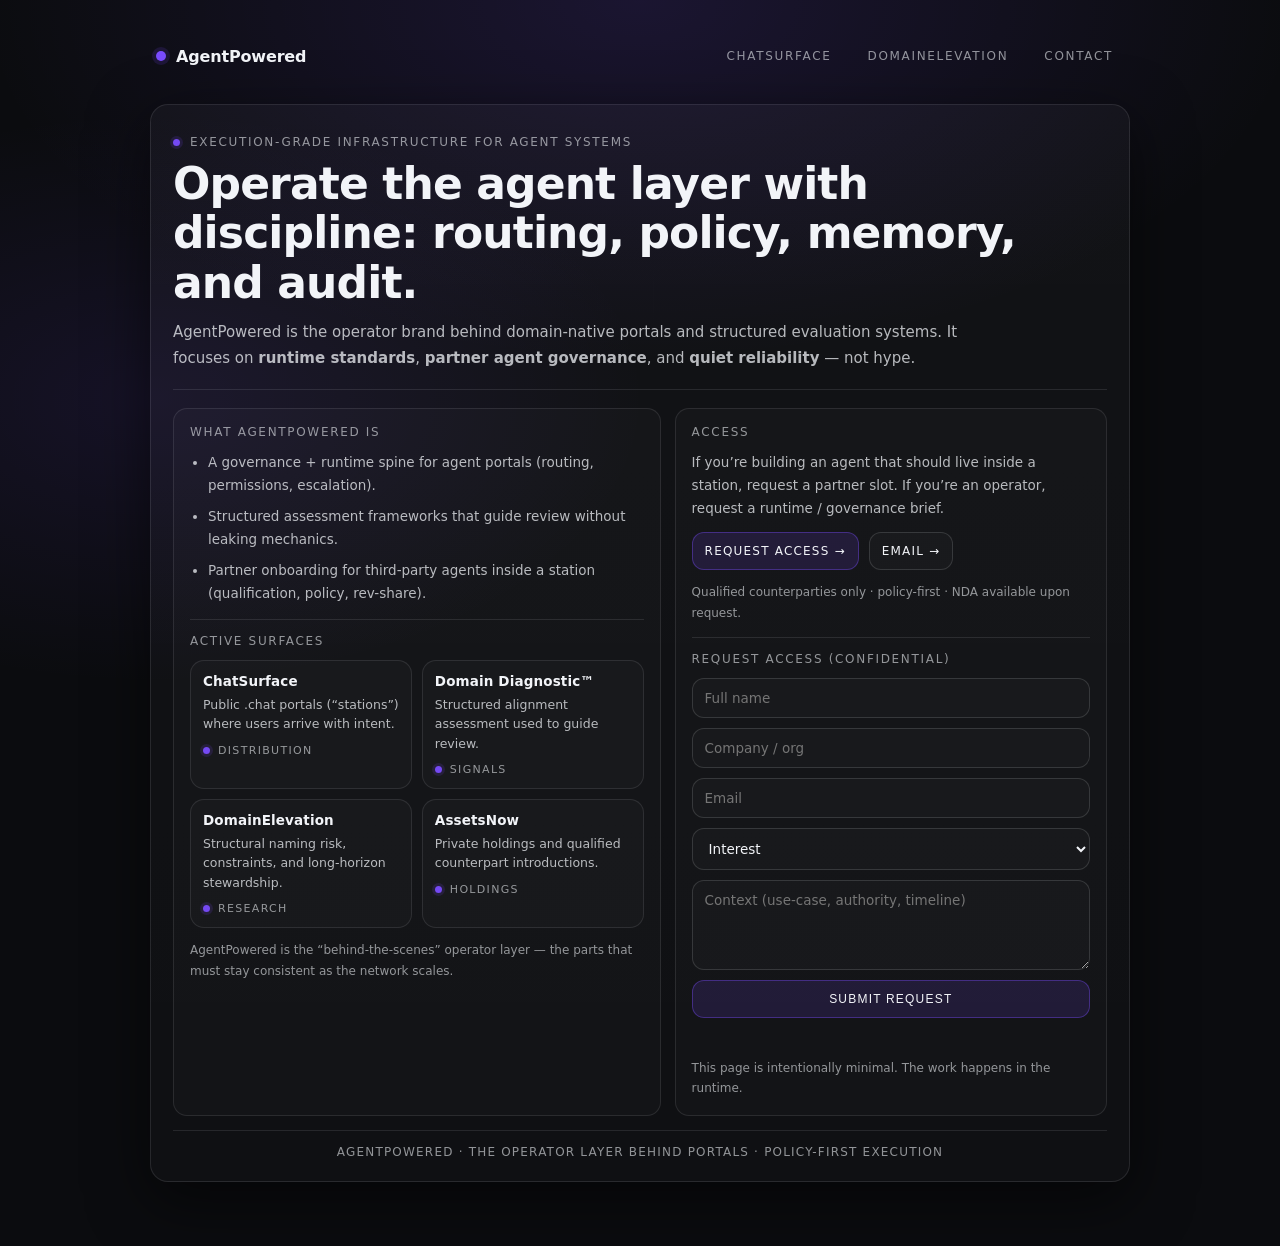
==== index.html @ 428183b9 "Create index.html" ====
<!doctype html>
<html lang="en">
<head>
  <meta charset="utf-8" />
  <meta name="viewport" content="width=device-width,initial-scale=1" />
  <title>AgentPowered — Execution-grade infrastructure for agent systems</title>
  <meta name="description" content="AgentPowered is an execution-grade brand layer behind domain-native agent portals and diagnostic systems." />
  <meta name="robots" content="index,follow" />
  <link rel="canonical" href="https://agentpowered.com/" />

  <!-- Open Graph -->
  <meta property="og:type" content="website" />
  <meta property="og:title" content="AgentPowered" />
  <meta property="og:description" content="Execution-grade infrastructure for agent systems." />
  <meta property="og:url" content="https://agentpowered.com/" />
  <meta property="og:image" content="https://agentpowered.com/og.png" />
  <meta name="twitter:card" content="summary_large_image" />

  <link rel="icon" href="/favicon.ico" sizes="any" />
  <link rel="icon" href="/favicon.svg" type="image/svg+xml" />
  <link rel="apple-touch-icon" href="/apple-touch-icon.png" />

  <style>
    :root{
      /* AgentPowered — Color Tokens v1.0 (locked) */
      --ap-bg:#0B0C0F;
      --ap-panel:#10131A;
      --ap-panel-2:#0E1117;

      --ap-ink:#F2F4F8;
      --ap-muted:rgba(242,244,248,.74);
      --ap-muted2:rgba(242,244,248,.58);

      --ap-line:rgba(242,244,248,.10);
      --ap-line-strong:rgba(242,244,248,.16);

      --ap-accent:#7A4CFF;
      --ap-accent-soft:rgba(122,76,255,.14);
      --ap-accent-glow:rgba(122,76,255,.22);

      --ap-shadow:0 18px 60px rgba(0,0,0,.55);

      --radius:18px;
      --radiusSm:14px;
      --max:980px;

      --sans: ui-sans-serif, system-ui, -apple-system, Segoe UI, Roboto, Helvetica, Arial;
      --track:.14em;
    }

    *{ box-sizing:border-box; margin:0; padding:0; }
    html, body{ width:100%; overflow-x:hidden; }
    body{
      background:
        radial-gradient(1100px 600px at 50% 0%, var(--ap-accent-soft), transparent 60%),
        radial-gradient(900px 520px at 12% 32%, rgba(122,76,255,.10), transparent 55%),
        var(--ap-bg);
      color: var(--ap-ink);
      font-family: var(--sans);
      -webkit-font-smoothing: antialiased;
      -moz-osx-font-smoothing: grayscale;
      text-rendering: optimizeLegibility;
      padding: 28px 20px 64px;
    }

    a{ color:inherit; text-decoration:none; }
    a:hover{ opacity:.92; }

    .wrap{ max-width: var(--max); margin: 0 auto; }

    header{
      display:flex;
      align-items:center;
      justify-content:space-between;
      gap:16px;
      padding: 10px 6px 18px;
    }

    .brand{
      display:flex;
      align-items:baseline;
      gap:10px;
      letter-spacing:-0.01em;
      font-weight:650;
      white-space:nowrap;
    }

    .sig{
      width:10px; height:10px; border-radius:999px;
      background: var(--ap-accent);
      box-shadow: 0 0 0 4px var(--ap-accent-soft);
      transform: translateY(-1px);
    }

    nav{
      display:flex;
      gap:14px;
      flex-wrap:wrap;
      justify-content:flex-end;
    }

    .navlink{
      font-size:12px;
      letter-spacing: var(--track);
      text-transform: uppercase;
      color: var(--ap-muted2);
      padding: 10px 10px;
      border-radius: 999px;
      border: 1px solid transparent;
    }
    .navlink:hover{ border-color: var(--ap-line); color: var(--ap-muted); }

    .hero{
      margin-top: 12px;
      background: linear-gradient(180deg, rgba(255,255,255,.03), rgba(255,255,255,.02));
      border: 1px solid var(--ap-line);
      border-radius: var(--radius);
      box-shadow: var(--ap-shadow);
      padding: 30px 22px 22px;
      position:relative;
      overflow:hidden;
    }

    /* subtle “execution grid” */
    .hero::after{
      content:"";
      position:absolute;
      inset:-2px;
      pointer-events:none;
      background:
        linear-gradient(to right, rgba(242,244,248,.05) 1px, transparent 1px),
        linear-gradient(to bottom, rgba(242,244,248,.04) 1px, transparent 1px);
      background-size: 56px 56px;
      opacity:.10;
      mask-image: radial-gradient(closest-side at 50% 18%, black 0%, transparent 70%);
    }

    .kicker{
      font-size:12px;
      letter-spacing: var(--track);
      text-transform: uppercase;
      color: var(--ap-muted2);
      margin-bottom: 10px;
      display:flex;
      align-items:center;
      gap:10px;
      flex-wrap:wrap;
      position:relative;
      z-index:1;
    }

    .kdot{
      width:7px; height:7px; border-radius:999px;
      background: rgba(122,76,255,.95);
      box-shadow: 0 0 0 3px var(--ap-accent-soft);
    }

    h1{
      font-size: clamp(28px, 4.2vw, 44px);
      line-height: 1.12;
      letter-spacing: -0.02em;
      margin-bottom: 12px;
      max-width: 34ch;
      position:relative;
      z-index:1;
    }

    .lede{
      color: var(--ap-muted);
      line-height: 1.75;
      font-size: 15px;
      max-width: 86ch;
      position:relative;
      z-index:1;
    }

    .rail{
      margin-top: 18px;
      border-top: 1px solid var(--ap-line);
      padding-top: 18px;
      display:grid;
      grid-template-columns: 1.06fr .94fr;
      gap: 14px;
      position:relative;
      z-index:1;
    }

    .panel{
      border: 1px solid rgba(242,244,248,.10);
      border-radius: var(--radiusSm);
      background: rgba(255,255,255,.02);
      padding: 16px;
    }

    .panelTitle{
      font-size:12px;
      letter-spacing: var(--track);
      text-transform: uppercase;
      color: var(--ap-muted2);
      margin-bottom: 12px;
    }

    .bullets{
      margin: 0;
      padding-left: 18px;
      color: var(--ap-muted);
      font-size: 13.5px;
      line-height: 1.7;
    }
    .bullets li{ margin-bottom: 8px; }
    .bullets li:last-child{ margin-bottom: 0; }

    .tiles{
      display:grid;
      grid-template-columns: repeat(2, minmax(0, 1fr));
      gap: 10px;
    }

    .tile{
      border: 1px solid rgba(242,244,248,.10);
      border-radius: 14px;
      padding: 12px 12px 11px;
      background: rgba(255,255,255,.02);
      min-height: 84px;
    }
    .tile:hover{ border-color: rgba(122,76,255,.28); }

    .tileName{
      font-weight: 650;
      letter-spacing: .01em;
      font-size: 13.5px;
      margin-bottom: 6px;
    }

    .tileMeta{
      font-size: 12.5px;
      line-height: 1.55;
      color: var(--ap-muted);
    }

    .badge{
      margin-top: 10px;
      display:inline-flex;
      align-items:center;
      gap:8px;
      font-size:11px;
      letter-spacing: .12em;
      text-transform: uppercase;
      color: var(--ap-muted2);
    }
    .badgeDot{
      width:7px; height:7px; border-radius:999px;
      background: rgba(122,76,255,.95);
      box-shadow: 0 0 0 3px var(--ap-accent-soft);
    }

    .side p{
      color: var(--ap-muted);
      font-size: 13.5px;
      line-height: 1.7;
      margin-bottom: 10px;
    }

    .ctaRow{
      display:flex;
      gap:10px;
      flex-wrap:wrap;
      margin-top: 12px;
    }

    .btn{
      display:inline-flex;
      align-items:center;
      justify-content:center;
      gap:8px;
      padding: 11px 12px;
      border-radius: 12px;
      border: 1px solid rgba(242,244,248,.14);
      background: rgba(255,255,255,.02);
      color: var(--ap-ink);
      font-size: 12px;
      letter-spacing: .10em;
      text-transform: uppercase;
      white-space:nowrap;
      cursor:pointer;
    }
    .btn:hover{ border-color: rgba(122,76,255,.35); }
    .btn.primary{
      border-color: rgba(122,76,255,.38);
      background: var(--ap-accent-soft);
    }

    /* Intake */
    .intake{
      display:grid;
      gap:10px;
      margin-top: 10px;
    }
    .intake input, .intake textarea, .intake select{
      width:100%;
      border-radius: 12px;
      border: 1px solid rgba(242,244,248,.14);
      background: rgba(255,255,255,.02);
      color: var(--ap-ink);
      padding: 11px 12px;
      font: inherit;
      font-size: 13.5px;
      outline: none;
    }
    .intake textarea{ min-height: 90px; resize: vertical; }
    .intake input:focus,
    .intake textarea:focus,
    .intake select:focus{
      border-color: rgba(122,76,255,.45);
      box-shadow: 0 0 0 3px var(--ap-accent-soft);
    }

    .fineprint{
      margin-top: 12px;
      color: var(--ap-muted2);
      font-size: 12px;
      line-height: 1.7;
      max-width: 90ch;
    }

    .divider{
      height:1px;
      background: var(--ap-line);
      margin: 14px 0;
    }

    .status{
      color: var(--ap-muted2);
      font-size: 12px;
      line-height: 1.6;
      min-height: 18px;
    }

    footer{
      margin-top: 14px;
      text-align:center;
      color: var(--ap-muted2);
      font-size: 12px;
      letter-spacing: .10em;
      text-transform: uppercase;
      padding: 14px 0 0;
      border-top: 1px solid rgba(242,244,248,.10);
    }

    @media (max-width: 860px){
      .rail{ grid-template-columns: 1fr; }
      .tiles{ grid-template-columns: 1fr; }
    }
    @media (max-width: 520px){
      body{ padding: 22px 16px 54px; }
      .hero{ padding: 26px 18px 18px; }
    }
  </style>
</head>

<body>
  <div class="wrap">
    <header>
      <a class="brand" href="/" aria-label="AgentPowered home">
        <span class="sig" aria-hidden="true"></span>
        <span>AgentPowered</span>
      </a>

      <nav aria-label="AgentPowered navigation">
        <!-- Keep minimal; one-screen site -->
        <a class="navlink" href="https://chatsurface.com/" rel="noopener">ChatSurface</a>
        <a class="navlink" href="https://domainelevation.com/" rel="noopener">DomainElevation</a>
        <a class="navlink" href="mailto:contact@assetsnow.com">Contact</a>
      </nav>
    </header>

    <main class="hero" role="main">
      <div class="kicker">
        <span class="kdot" aria-hidden="true"></span>
        <span>Execution-grade infrastructure for agent systems</span>
      </div>

      <h1>Operate the agent layer with discipline: routing, policy, memory, and audit.</h1>

      <p class="lede">
        AgentPowered is the operator brand behind domain-native portals and structured evaluation systems.
        It focuses on <strong>runtime standards</strong>, <strong>partner agent governance</strong>, and <strong>quiet reliability</strong> — not hype.
      </p>

      <div class="rail" aria-label="Panels">
        <!-- LEFT -->
        <section class="panel" aria-label="What we do">
          <div class="panelTitle">What AgentPowered is</div>
          <ul class="bullets">
            <li>A governance + runtime spine for agent portals (routing, permissions, escalation).</li>
            <li>Structured assessment frameworks that guide review without leaking mechanics.</li>
            <li>Partner onboarding for third-party agents inside a station (qualification, policy, rev-share).</li>
          </ul>

          <div class="divider" role="separator" aria-hidden="true"></div>

          <div class="panelTitle">Active surfaces</div>
          <div class="tiles" aria-label="Portfolio tiles">
            <a class="tile" href="https://chatsurface.com/" rel="noopener" aria-label="ChatSurface">
              <div class="tileName">ChatSurface</div>
              <div class="tileMeta">Public .chat portals (“stations”) where users arrive with intent.</div>
              <div class="badge"><span class="badgeDot" aria-hidden="true"></span>Distribution</div>
            </a>

            <a class="tile" href="https://domainelevation.com/diagnostic/" rel="noopener" aria-label="Domain Diagnostic">
              <div class="tileName">Domain Diagnostic™</div>
              <div class="tileMeta">Structured alignment assessment used to guide review.</div>
              <div class="badge"><span class="badgeDot" aria-hidden="true"></span>Signals</div>
            </a>

            <a class="tile" href="https://domainelevation.com/" rel="noopener" aria-label="DomainElevation">
              <div class="tileName">DomainElevation</div>
              <div class="tileMeta">Structural naming risk, constraints, and long-horizon stewardship.</div>
              <div class="badge"><span class="badgeDot" aria-hidden="true"></span>Research</div>
            </a>

            <a class="tile" href="mailto:contact@assetsnow.com" aria-label="AssetsNow">
              <div class="tileName">AssetsNow</div>
              <div class="tileMeta">Private holdings and qualified counterpart introductions.</div>
              <div class="badge"><span class="badgeDot" aria-hidden="true"></span>Holdings</div>
            </a>
          </div>

          <div class="fineprint">
            AgentPowered is the “behind-the-scenes” operator layer — the parts that must stay consistent as the network scales.
          </div>
        </section>

        <!-- RIGHT -->
        <aside class="panel side" aria-label="Contact and access">
          <div class="panelTitle">Access</div>

          <p>
            If you’re building an agent that should live inside a station, request a partner slot.
            If you’re an operator, request a runtime / governance brief.
          </p>

          <div class="ctaRow" aria-label="Primary actions">
            <a class="btn primary" href="#request">Request access →</a>
            <a class="btn" href="mailto:contact@assetsnow.com">Email →</a>
          </div>

          <div class="fineprint">
            Qualified counterparties only · policy-first · NDA available upon request.
          </div>

          <div class="divider" role="separator" aria-hidden="true"></div>

          <div class="panelTitle" id="request">Request access (confidential)</div>

          <!-- Formspree: replace YOUR_FORM_ID + thanks URL -->
          <form id="ap-form" class="intake" method="POST" action="https://formspree.io/f/YOUR_FORM_ID">
            <input name="name" required placeholder="Full name" autocomplete="name" />
            <input name="company" placeholder="Company / org" autocomplete="organization" />
            <input name="email" type="email" required placeholder="Email" autocomplete="email" />
            <select name="interest" required>
              <option value="" disabled selected>Interest</option>
              <option>Partner agent inside a station</option>
              <option>Operate a station / portal</option>
              <option>Governance / runtime brief</option>
              <option>Other</option>
            </select>
            <textarea name="message" required placeholder="Context (use-case, authority, timeline)"></textarea>

            <!-- Tracking -->
            <input type="hidden" name="landing_url" />
            <input type="hidden" name="referrer" />
            <input type="hidden" name="user_agent" />
            <input type="hidden" name="timezone" />
            <input type="hidden" name="language" />

            <input type="hidden" name="_subject" value="AgentPowered — Access Request" />
            <input type="text" name="_gotcha" style="display:none" />

            <button class="btn primary" type="submit">Submit request</button>
            <div class="status" id="status" aria-live="polite"></div>
          </form>

          <div class="fineprint">
            This page is intentionally minimal. The work happens in the runtime.
          </div>
        </aside>
      </div>

      <footer>
        AgentPowered · the operator layer behind portals · policy-first execution
      </footer>
    </main>
  </div>

  <script>
    (function(){
      const form = document.getElementById("ap-form");
      const status = document.getElementById("status");
      if (!form) return;

      // Fill tracking fields
      const setVal = (name, value) => {
        const el = form.querySelector(`[name="${name}"]`);
        if (el) el.value = value || "";
      };

      setVal("landing_url", location.href);
      setVal("referrer", document.referrer || "");
      setVal("user_agent", navigator.userAgent || "");
      setVal("timezone", Intl.DateTimeFormat().resolvedOptions().timeZone || "");
      setVal("language", navigator.language || "");

      // AJAX submit (consistent with your other pages)
      form.addEventListener("submit", async (e) => {
        e.preventDefault();
        if (status) status.textContent = "Sending…";

        try{
          const res = await fetch(form.action, {
            method: "POST",
            body: new FormData(form),
            headers: { "Accept": "application/json" }
          });

          if (!res.ok) throw new Error("Bad response");

          if (status) status.textContent = "Sent.";
          form.reset();

          // Optional: redirect if you create /thanks.html
          // window.location.href = "https://agentpowered.com/thanks.html";

        } catch (err){
          if (status) status.textContent = "Couldn’t send right now. Please email contact@assetsnow.com.";
          console.error("Form submit failed:", err);
        }
      });
    })();
  </script>
</body>
</html>
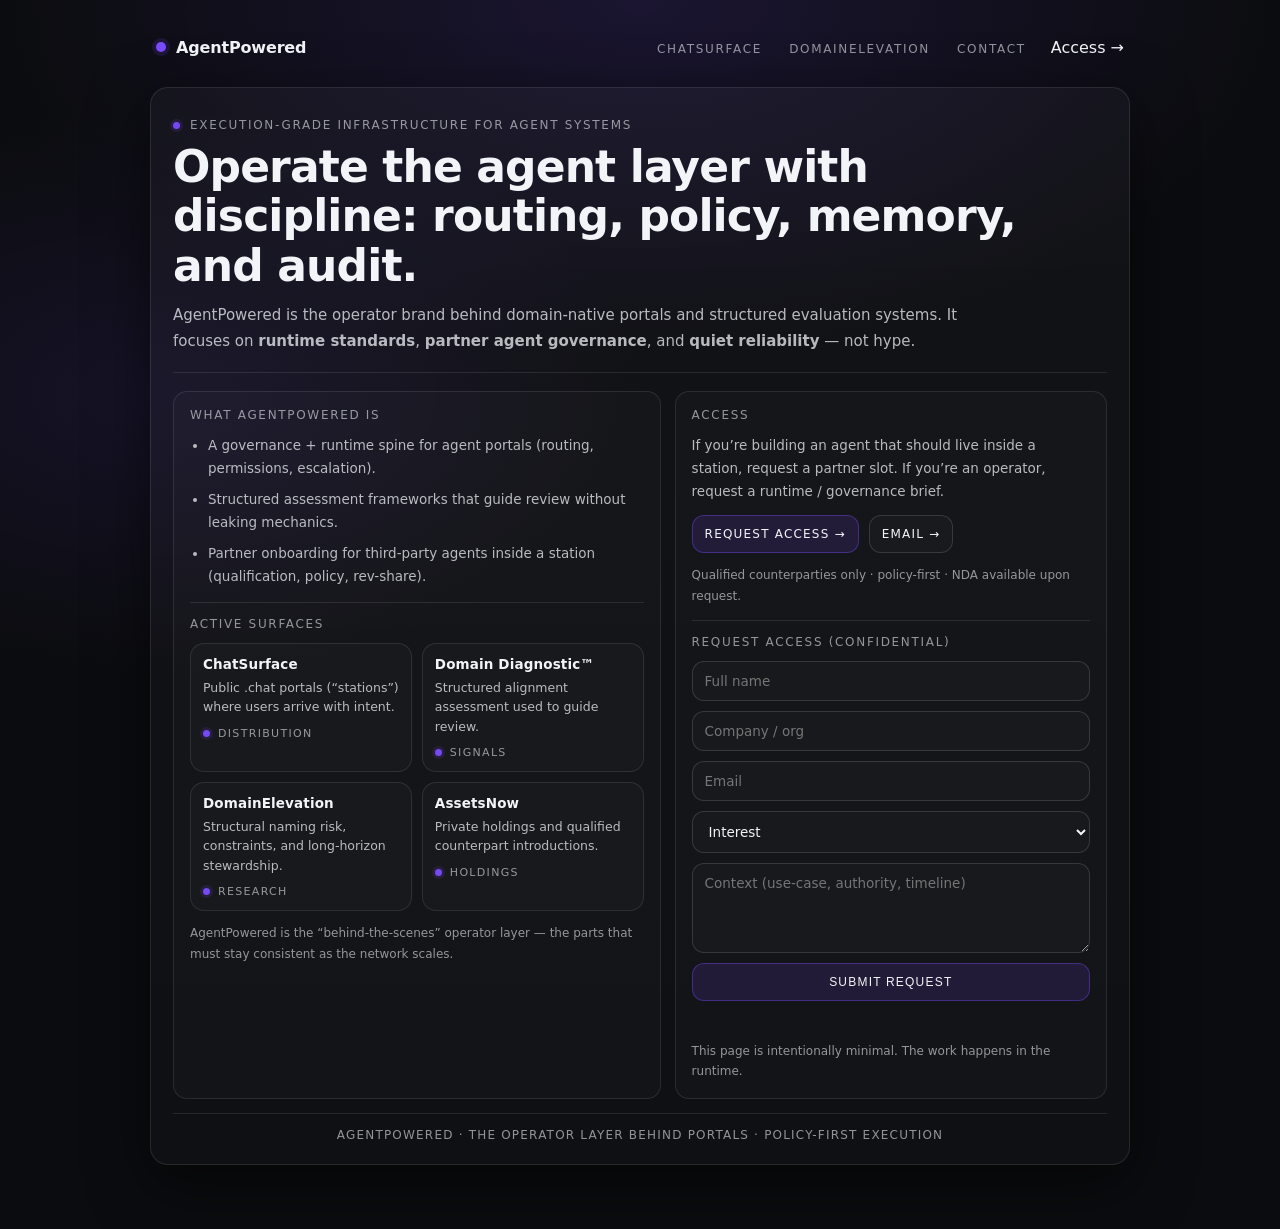
==== commit aaeb8b36: "Update index.html" ====
--- a/index.html
+++ b/index.html
@@ -366,12 +366,15 @@
         <span>AgentPowered</span>
       </a>
 
-      <nav aria-label="AgentPowered navigation">
-        <!-- Keep minimal; one-screen site -->
-        <a class="navlink" href="https://chatsurface.com/" rel="noopener">ChatSurface</a>
-        <a class="navlink" href="https://domainelevation.com/" rel="noopener">DomainElevation</a>
-        <a class="navlink" href="mailto:contact@assetsnow.com">Contact</a>
-      </nav>
+      <nav class="topnav" aria-label="AgentPowered navigation">
+  <div class="navlinks">
+    <a class="navlink" href="/chatsurface/">ChatSurface</a>
+    <a class="navlink" href="/domainelevation/">DomainElevation</a>
+    <a class="navlink" href="#contact">Contact</a>
+  </div>
+
+  <a class="navCta" href="#contact">Access →</a>
+</nav>
     </header>
 
     <main class="hero" role="main">
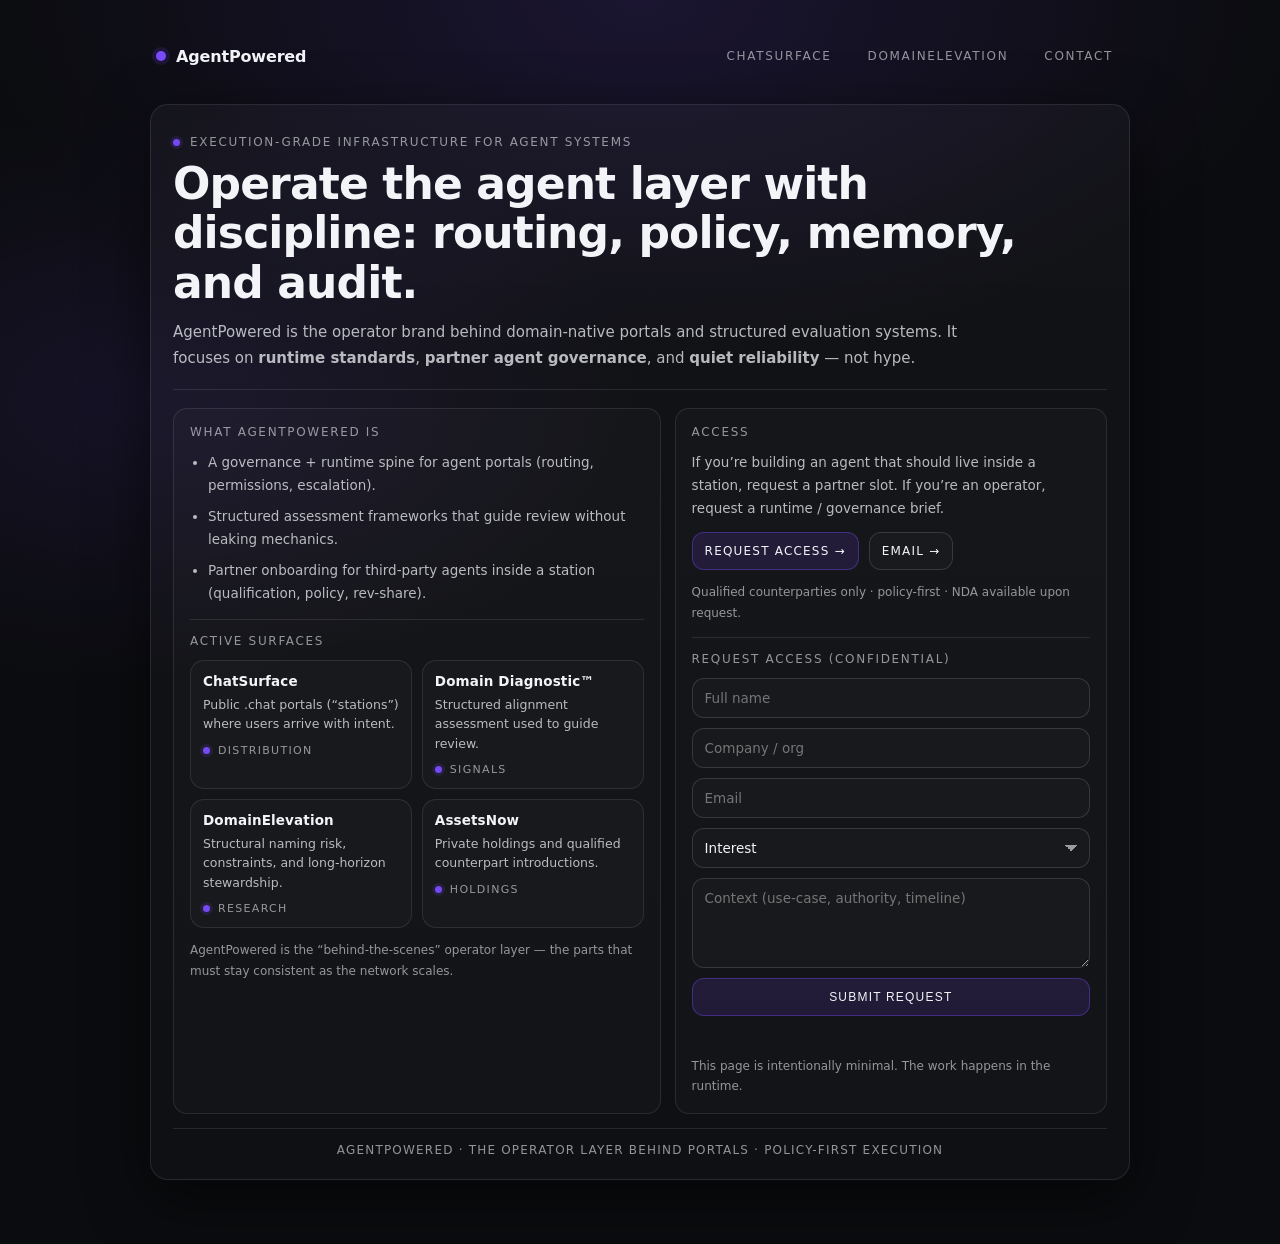
==== commit a052e55a: "Update index.html" ====
--- a/index.html
+++ b/index.html
@@ -50,6 +50,8 @@
 
     *{ box-sizing:border-box; margin:0; padding:0; }
     html, body{ width:100%; overflow-x:hidden; }
+    html{ scroll-behavior:smooth; }
+
     body{
       background:
         radial-gradient(1100px 600px at 50% 0%, var(--ap-accent-soft), transparent 60%),
@@ -92,11 +94,19 @@
       transform: translateY(-1px);
     }
 
-    nav{
+    /* ===== Nav (fixed for Option A) ===== */
+    .topnav{
+      display:flex;
+      align-items:center;
+      gap:12px;
+    }
+
+    .navlinks{
       display:flex;
       gap:14px;
       flex-wrap:wrap;
       justify-content:flex-end;
+      align-items:center;
     }
 
     .navlink{
@@ -109,6 +119,21 @@
       border: 1px solid transparent;
     }
     .navlink:hover{ border-color: var(--ap-line); color: var(--ap-muted); }
+
+    /* Single-action mobile CTA */
+    .navCta{
+      display:none;
+      font-size:12px;
+      letter-spacing: var(--track);
+      text-transform: uppercase;
+      padding: 10px 12px;
+      border-radius: 999px;
+      border: 1px solid rgba(242,244,248,.14);
+      background: rgba(255,255,255,.02);
+      color: var(--ap-ink);
+      white-space:nowrap;
+    }
+    .navCta:hover{ border-color: rgba(122,76,255,.35); }
 
     .hero{
       margin-top: 12px;
@@ -308,6 +333,23 @@
       outline: none;
     }
     .intake textarea{ min-height: 90px; resize: vertical; }
+
+    /* Make the select readable across browsers */
+    .intake select{
+      appearance:none;
+      -webkit-appearance:none;
+      -moz-appearance:none;
+      padding-right: 40px;
+      background-image:
+        linear-gradient(45deg, transparent 50%, rgba(242,244,248,.60) 50%),
+        linear-gradient(135deg, rgba(242,244,248,.60) 50%, transparent 50%);
+      background-position:
+        calc(100% - 18px) 50%,
+        calc(100% - 12px) 50%;
+      background-size: 6px 6px, 6px 6px;
+      background-repeat:no-repeat;
+    }
+
     .intake input:focus,
     .intake textarea:focus,
     .intake select:focus{
@@ -348,6 +390,10 @@
     }
 
     @media (max-width: 860px){
+      /* Option A: hide links, show single CTA */
+      .navlinks{ display:none; }
+      .navCta{ display:inline-flex; }
+
       .rail{ grid-template-columns: 1fr; }
       .tiles{ grid-template-columns: 1fr; }
     }
@@ -367,14 +413,14 @@
       </a>
 
       <nav class="topnav" aria-label="AgentPowered navigation">
-  <div class="navlinks">
-    <a class="navlink" href="/chatsurface/">ChatSurface</a>
-    <a class="navlink" href="/domainelevation/">DomainElevation</a>
-    <a class="navlink" href="#contact">Contact</a>
-  </div>
-
-  <a class="navCta" href="#contact">Access →</a>
-</nav>
+        <div class="navlinks">
+          <a class="navlink" href="/chatsurface/">ChatSurface</a>
+          <a class="navlink" href="/domainelevation/">DomainElevation</a>
+          <a class="navlink" href="#contact">Contact</a>
+        </div>
+
+        <a class="navCta" href="#contact">Access →</a>
+      </nav>
     </header>
 
     <main class="hero" role="main">
@@ -435,7 +481,7 @@
         </section>
 
         <!-- RIGHT -->
-        <aside class="panel side" aria-label="Contact and access">
+        <aside class="panel side" aria-label="Contact and access" id="contact">
           <div class="panelTitle">Access</div>
 
           <p>
@@ -456,7 +502,7 @@
 
           <div class="panelTitle" id="request">Request access (confidential)</div>
 
-          <!-- Formspree: replace YOUR_FORM_ID + thanks URL -->
+          <!-- Formspree: replace YOUR_FORM_ID -->
           <form id="ap-form" class="intake" method="POST" action="https://formspree.io/f/YOUR_FORM_ID">
             <input name="name" required placeholder="Full name" autocomplete="name" />
             <input name="company" placeholder="Company / org" autocomplete="organization" />
@@ -502,7 +548,6 @@
       const status = document.getElementById("status");
       if (!form) return;
 
-      // Fill tracking fields
       const setVal = (name, value) => {
         const el = form.querySelector(`[name="${name}"]`);
         if (el) el.value = value || "";
@@ -514,7 +559,6 @@
       setVal("timezone", Intl.DateTimeFormat().resolvedOptions().timeZone || "");
       setVal("language", navigator.language || "");
 
-      // AJAX submit (consistent with your other pages)
       form.addEventListener("submit", async (e) => {
         e.preventDefault();
         if (status) status.textContent = "Sending…";
@@ -531,7 +575,7 @@
           if (status) status.textContent = "Sent.";
           form.reset();
 
-          // Optional: redirect if you create /thanks.html
+          // Optional redirect
           // window.location.href = "https://agentpowered.com/thanks.html";
 
         } catch (err){
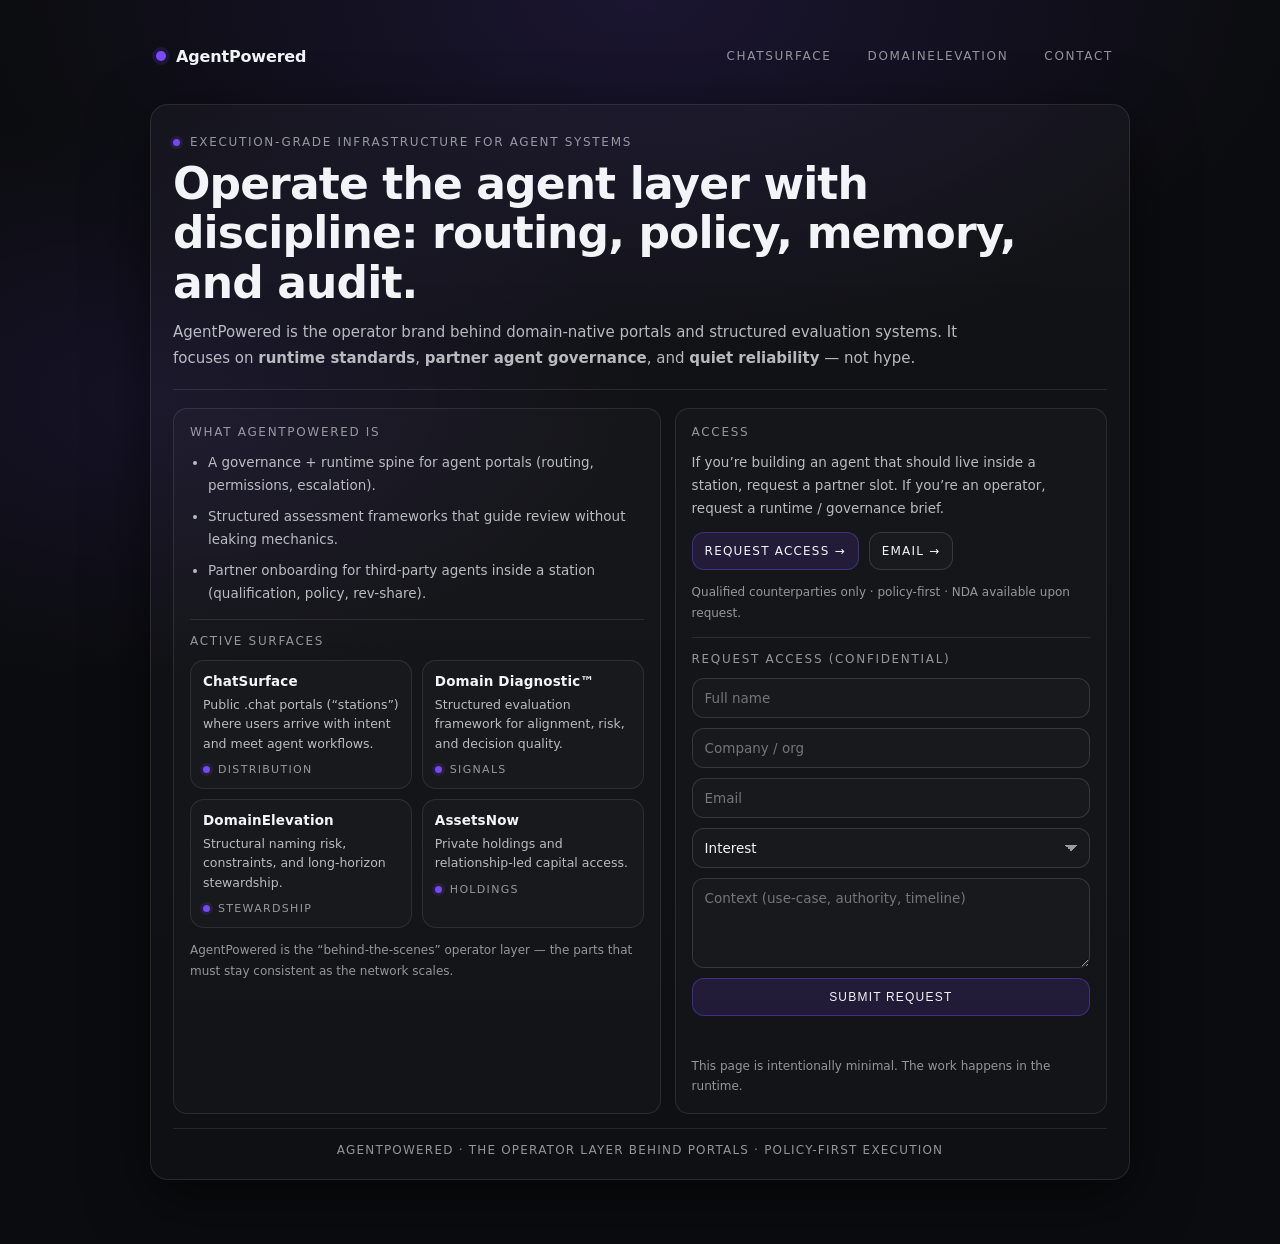
==== commit 0e89b2b8: "Update index.html" ====
--- a/index.html
+++ b/index.html
@@ -452,25 +452,25 @@
           <div class="tiles" aria-label="Portfolio tiles">
             <a class="tile" href="https://chatsurface.com/" rel="noopener" aria-label="ChatSurface">
               <div class="tileName">ChatSurface</div>
-              <div class="tileMeta">Public .chat portals (“stations”) where users arrive with intent.</div>
+              <div class="tileMeta">Public .chat portals (“stations”) where users arrive with intent and meet agent workflows.</div>
               <div class="badge"><span class="badgeDot" aria-hidden="true"></span>Distribution</div>
             </a>
 
             <a class="tile" href="https://domainelevation.com/diagnostic/" rel="noopener" aria-label="Domain Diagnostic">
               <div class="tileName">Domain Diagnostic™</div>
-              <div class="tileMeta">Structured alignment assessment used to guide review.</div>
+              <div class="tileMeta">Structured evaluation framework for alignment, risk, and decision quality.</div>
               <div class="badge"><span class="badgeDot" aria-hidden="true"></span>Signals</div>
             </a>
 
             <a class="tile" href="https://domainelevation.com/" rel="noopener" aria-label="DomainElevation">
               <div class="tileName">DomainElevation</div>
               <div class="tileMeta">Structural naming risk, constraints, and long-horizon stewardship.</div>
-              <div class="badge"><span class="badgeDot" aria-hidden="true"></span>Research</div>
+              <div class="badge"><span class="badgeDot" aria-hidden="true"></span>Stewardship</div>
             </a>
 
             <a class="tile" href="mailto:contact@assetsnow.com" aria-label="AssetsNow">
               <div class="tileName">AssetsNow</div>
-              <div class="tileMeta">Private holdings and qualified counterpart introductions.</div>
+              <div class="tileMeta">Private holdings and relationship-led capital access.</div>
               <div class="badge"><span class="badgeDot" aria-hidden="true"></span>Holdings</div>
             </a>
           </div>
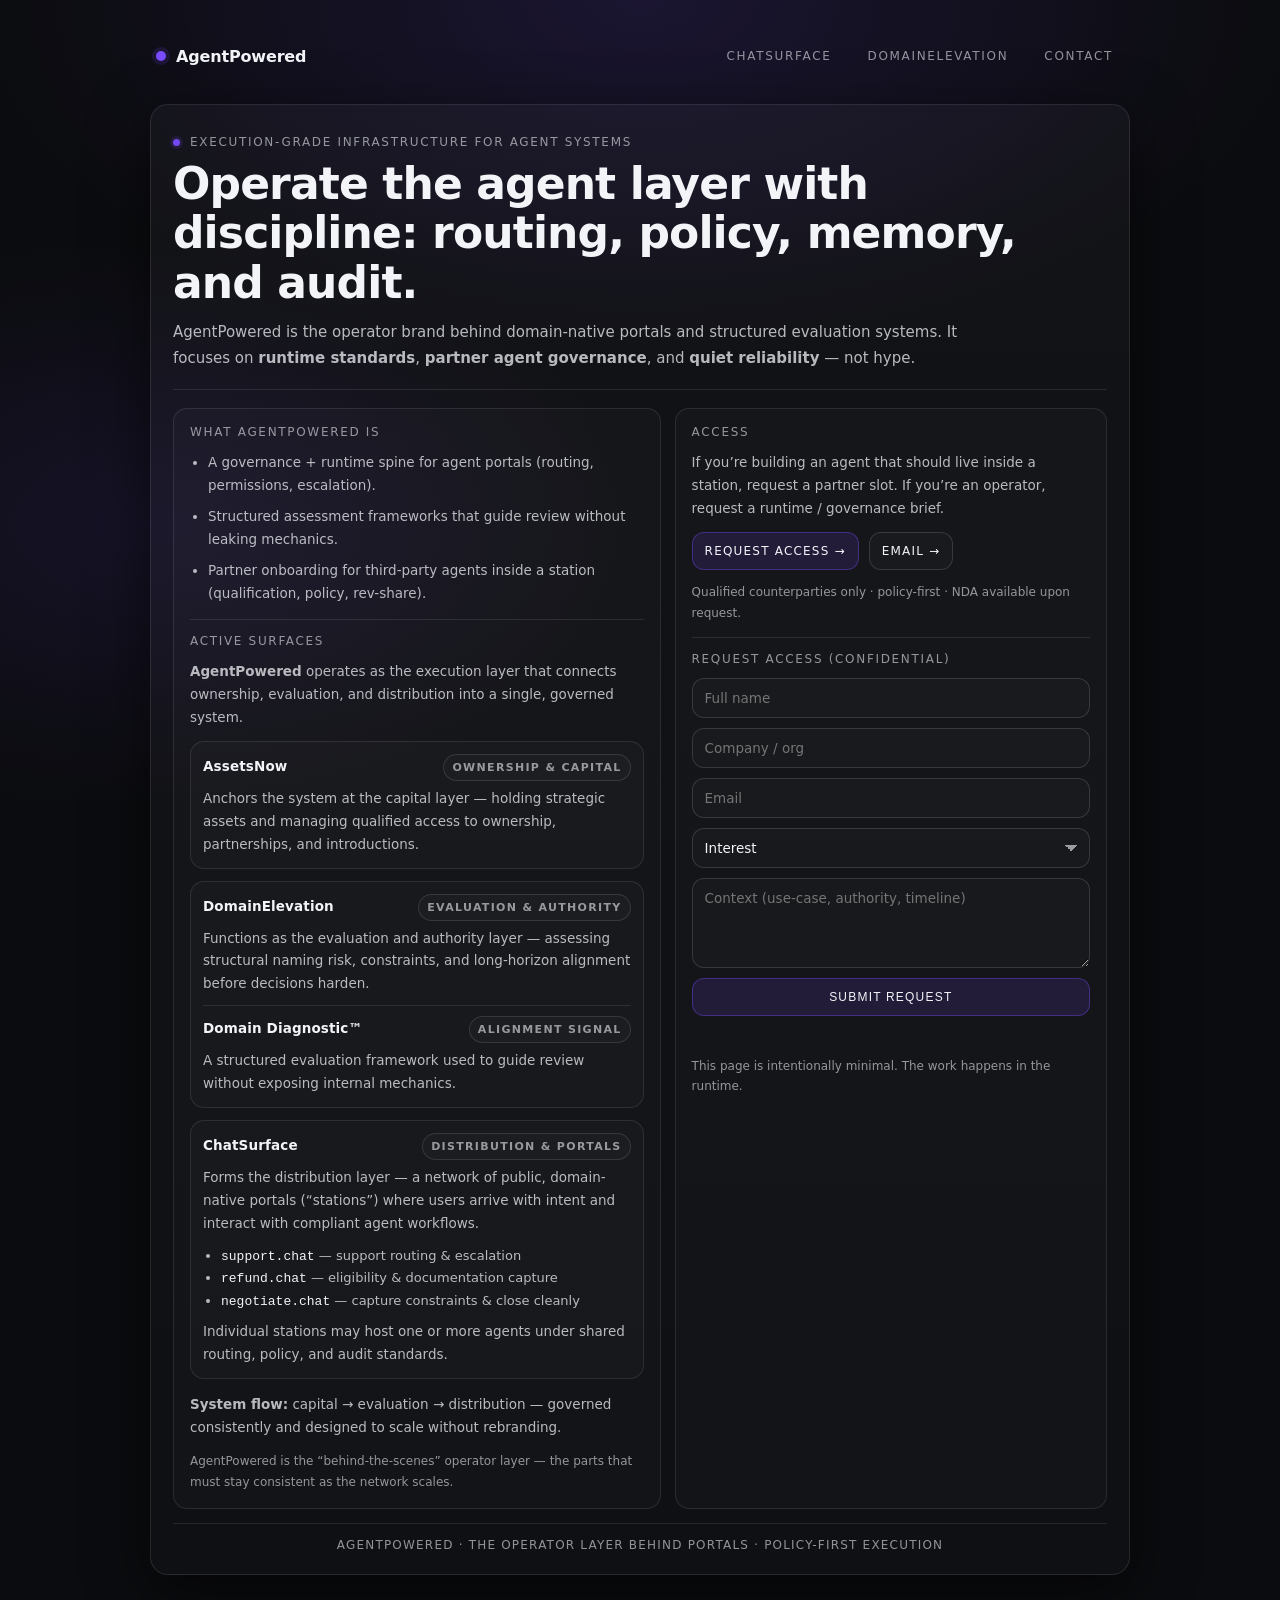
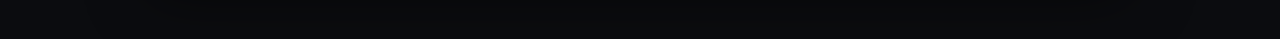
==== commit 578df0f2: "Update index.html" ====
--- a/index.html
+++ b/index.html
@@ -225,6 +225,84 @@
       margin-bottom: 12px;
     }
 
+    .sys{ display:grid; gap:12px; }
+
+.sys p{ color: var(--ap-muted); font-size: 13.5px; line-height: 1.7; }
+
+.sysBlock{
+  border: 1px solid rgba(242,244,248,.10);
+  border-radius: 14px;
+  background: rgba(255,255,255,.02);
+  padding: 12px;
+}
+
+.sysSub{
+  margin-top: 10px;
+  border-top: 1px solid rgba(242,244,248,.10);
+  padding-top: 10px;
+}
+
+.sysHead{
+  display:flex;
+  align-items:baseline;
+  justify-content:space-between;
+  gap:10px;
+  font-weight: 650;
+  letter-spacing: .01em;
+  font-size: 13.5px;
+  margin-bottom: 6px;
+}
+
+.sysTag{
+  font-size: 11px;
+  letter-spacing: .12em;
+  text-transform: uppercase;
+  color: var(--ap-muted2);
+  border: 1px solid rgba(242,244,248,.12);
+  padding: 6px 8px;
+  border-radius: 999px;
+  background: rgba(255,255,255,.02);
+  white-space: nowrap;
+}
+
+.sysList{
+  margin: 10px 0 0;
+  padding-left: 18px;
+  color: var(--ap-muted);
+  font-size: 13px;
+  line-height: 1.65;
+}
+
+.mono{
+  font-family: ui-monospace, SFMono-Regular, Menlo, Monaco, Consolas, "Liberation Mono", monospace;
+  color: var(--ap-ink);
+}
+
+.sysNote{ margin-top: 8px; color: var(--ap-muted2); font-size: 12.5px; }
+
+.sysFooter{
+  margin-top: 2px;
+  color: var(--ap-muted);
+  font-size: 13.5px;
+  line-height: 1.7;
+}
+    
+    .linkBlock{
+  display:block;
+  color: inherit;
+  text-decoration: none;
+  transition: border-color .2s ease, background .2s ease;
+}
+
+.linkBlock:hover{
+  border-color: rgba(122,76,255,.35);
+  background: rgba(122,76,255,.04);
+}
+
+.linkBlock:hover .sysHead{
+  color: var(--ap-ink);
+}
+    
     .bullets{
       margin: 0;
       padding-left: 18px;
@@ -449,36 +527,79 @@
           <div class="divider" role="separator" aria-hidden="true"></div>
 
           <div class="panelTitle">Active surfaces</div>
-          <div class="tiles" aria-label="Portfolio tiles">
-            <a class="tile" href="https://chatsurface.com/" rel="noopener" aria-label="ChatSurface">
-              <div class="tileName">ChatSurface</div>
-              <div class="tileMeta">Public .chat portals (“stations”) where users arrive with intent and meet agent workflows.</div>
-              <div class="badge"><span class="badgeDot" aria-hidden="true"></span>Distribution</div>
-            </a>
-
-            <a class="tile" href="https://domainelevation.com/diagnostic/" rel="noopener" aria-label="Domain Diagnostic">
-              <div class="tileName">Domain Diagnostic™</div>
-              <div class="tileMeta">Structured evaluation framework for alignment, risk, and decision quality.</div>
-              <div class="badge"><span class="badgeDot" aria-hidden="true"></span>Signals</div>
-            </a>
-
-            <a class="tile" href="https://domainelevation.com/" rel="noopener" aria-label="DomainElevation">
-              <div class="tileName">DomainElevation</div>
-              <div class="tileMeta">Structural naming risk, constraints, and long-horizon stewardship.</div>
-              <div class="badge"><span class="badgeDot" aria-hidden="true"></span>Stewardship</div>
-            </a>
-
-            <a class="tile" href="mailto:contact@assetsnow.com" aria-label="AssetsNow">
-              <div class="tileName">AssetsNow</div>
-              <div class="tileMeta">Private holdings and relationship-led capital access.</div>
-              <div class="badge"><span class="badgeDot" aria-hidden="true"></span>Holdings</div>
-            </a>
-          </div>
-
-          <div class="fineprint">
-            AgentPowered is the “behind-the-scenes” operator layer — the parts that must stay consistent as the network scales.
-          </div>
-        </section>
+
+<div class="sys" aria-label="System architecture">
+  <p>
+    <strong>AgentPowered</strong> operates as the execution layer that connects ownership,
+    evaluation, and distribution into a single, governed system.
+  </p>
+
+  <a class="sysBlock linkBlock" href="https://assetsnow.com/" rel="noopener">
+    <div class="sysHead">
+      <span>AssetsNow</span>
+      <span class="sysTag">ownership &amp; capital</span>
+    </div>
+    <p>
+      Anchors the system at the capital layer — holding strategic assets and managing
+      qualified access to ownership, partnerships, and introductions.
+    </p>
+  </a>
+
+  <a class="sysBlock linkBlock" href="https://domainelevation.com/" rel="noopener">
+    <div class="sysHead">
+      <span>DomainElevation</span>
+      <span class="sysTag">evaluation &amp; authority</span>
+    </div>
+    <p>
+      Functions as the evaluation and authority layer — assessing structural naming risk,
+      constraints, and long-horizon alignment before decisions harden.
+    </p>
+
+    <div class="sysSub">
+      <div class="sysHead">
+        <span>Domain Diagnostic™</span>
+        <span class="sysTag">alignment signal</span>
+      </div>
+      <p>
+        A structured evaluation framework used to guide review without exposing
+        internal mechanics.
+      </p>
+    </div>
+  </a>
+
+  <a class="sysBlock linkBlock" href="https://chatsurface.com/" rel="noopener">
+    <div class="sysHead">
+      <span>ChatSurface</span>
+      <span class="sysTag">distribution &amp; portals</span>
+    </div>
+    <p>
+      Forms the distribution layer — a network of public, domain-native portals (“stations”)
+      where users arrive with intent and interact with compliant agent workflows.
+    </p>
+
+    <ul class="sysList">
+      <li><span class="mono">support.chat</span> — support routing &amp; escalation</li>
+      <li><span class="mono">refund.chat</span> — eligibility &amp; documentation capture</li>
+      <li><span class="mono">negotiate.chat</span> — capture constraints &amp; close cleanly</li>
+    </ul>
+
+    <p class="sysNote">
+      Individual stations may host one or more agents under shared routing,
+      policy, and audit standards.
+    </p>
+  </a>
+
+  <p class="sysFooter">
+    <strong>System flow:</strong> capital → evaluation → distribution —
+    governed consistently and designed to scale without rebranding.
+  </p>
+</div>
+
+<div class="fineprint">
+  AgentPowered is the “behind-the-scenes” operator layer — the parts that must stay
+  consistent as the network scales.
+</div>
+    </section>
 
         <!-- RIGHT -->
         <aside class="panel side" aria-label="Contact and access" id="contact">
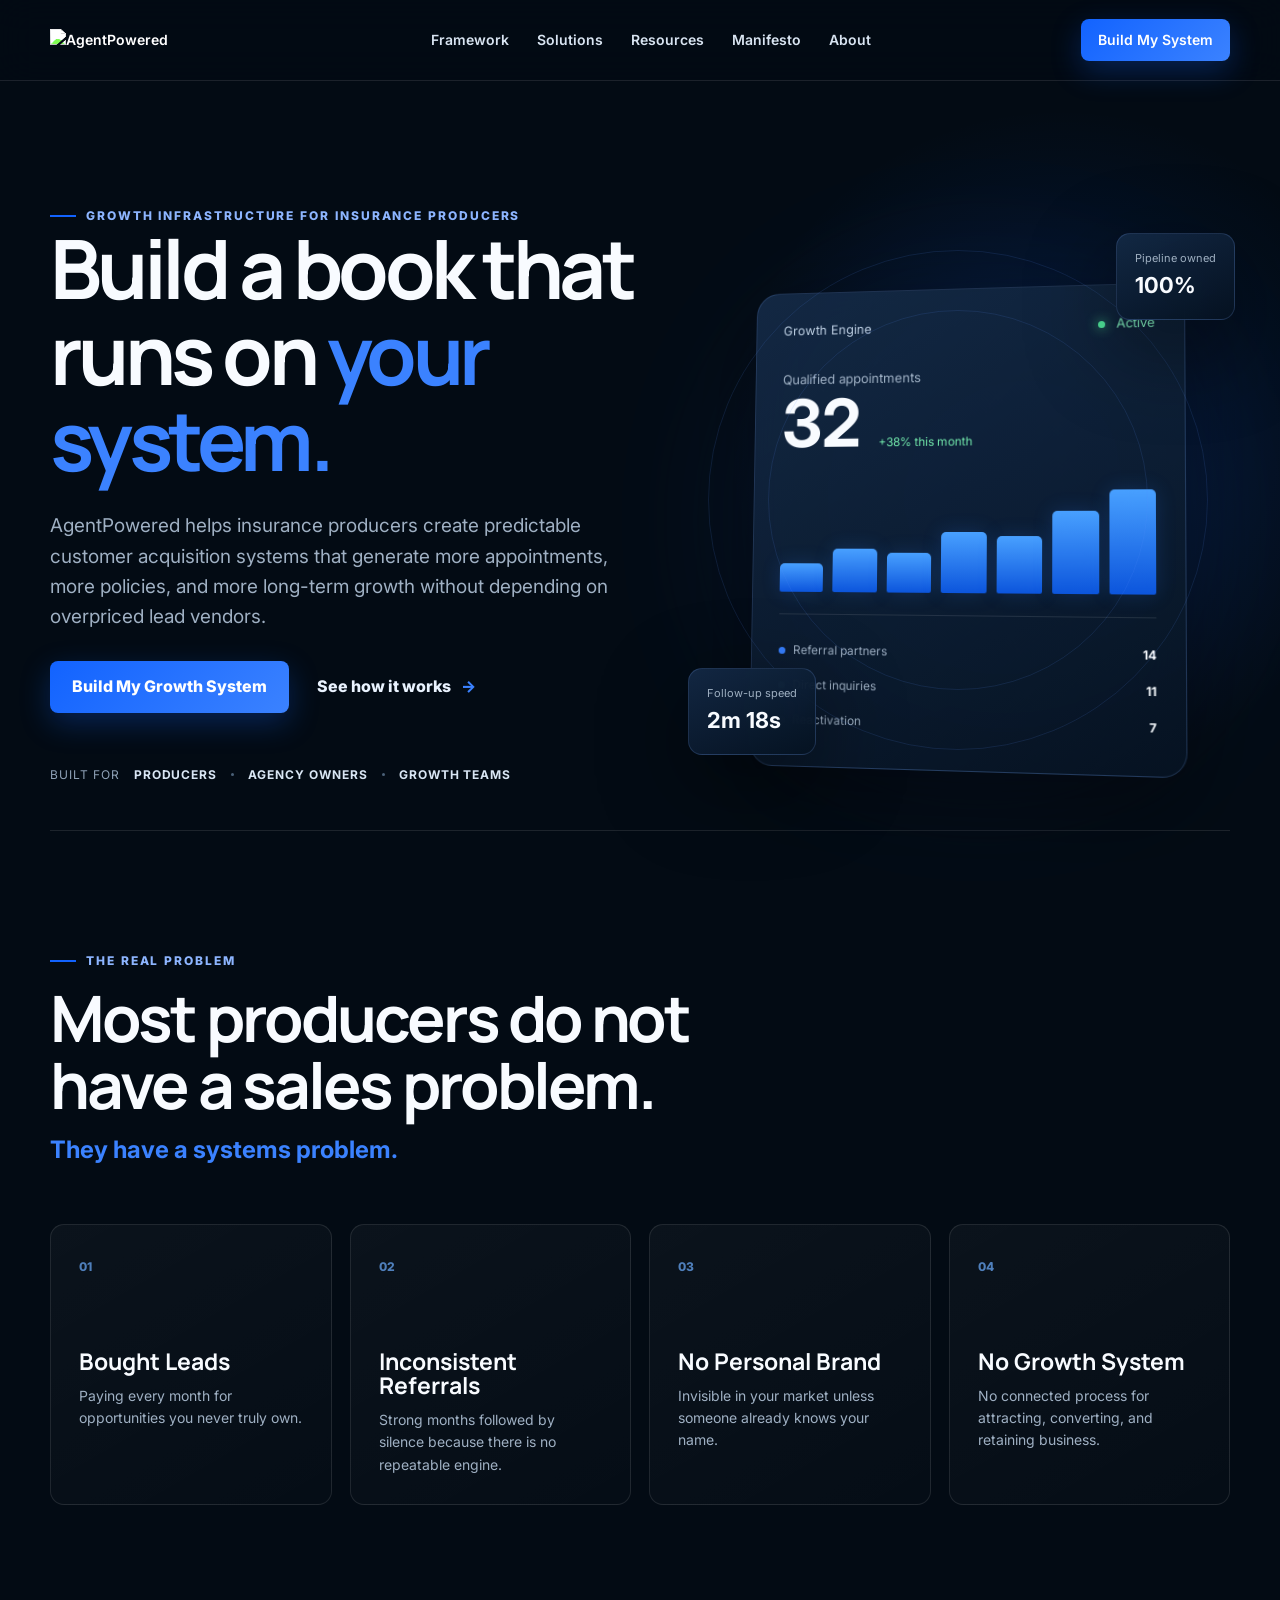
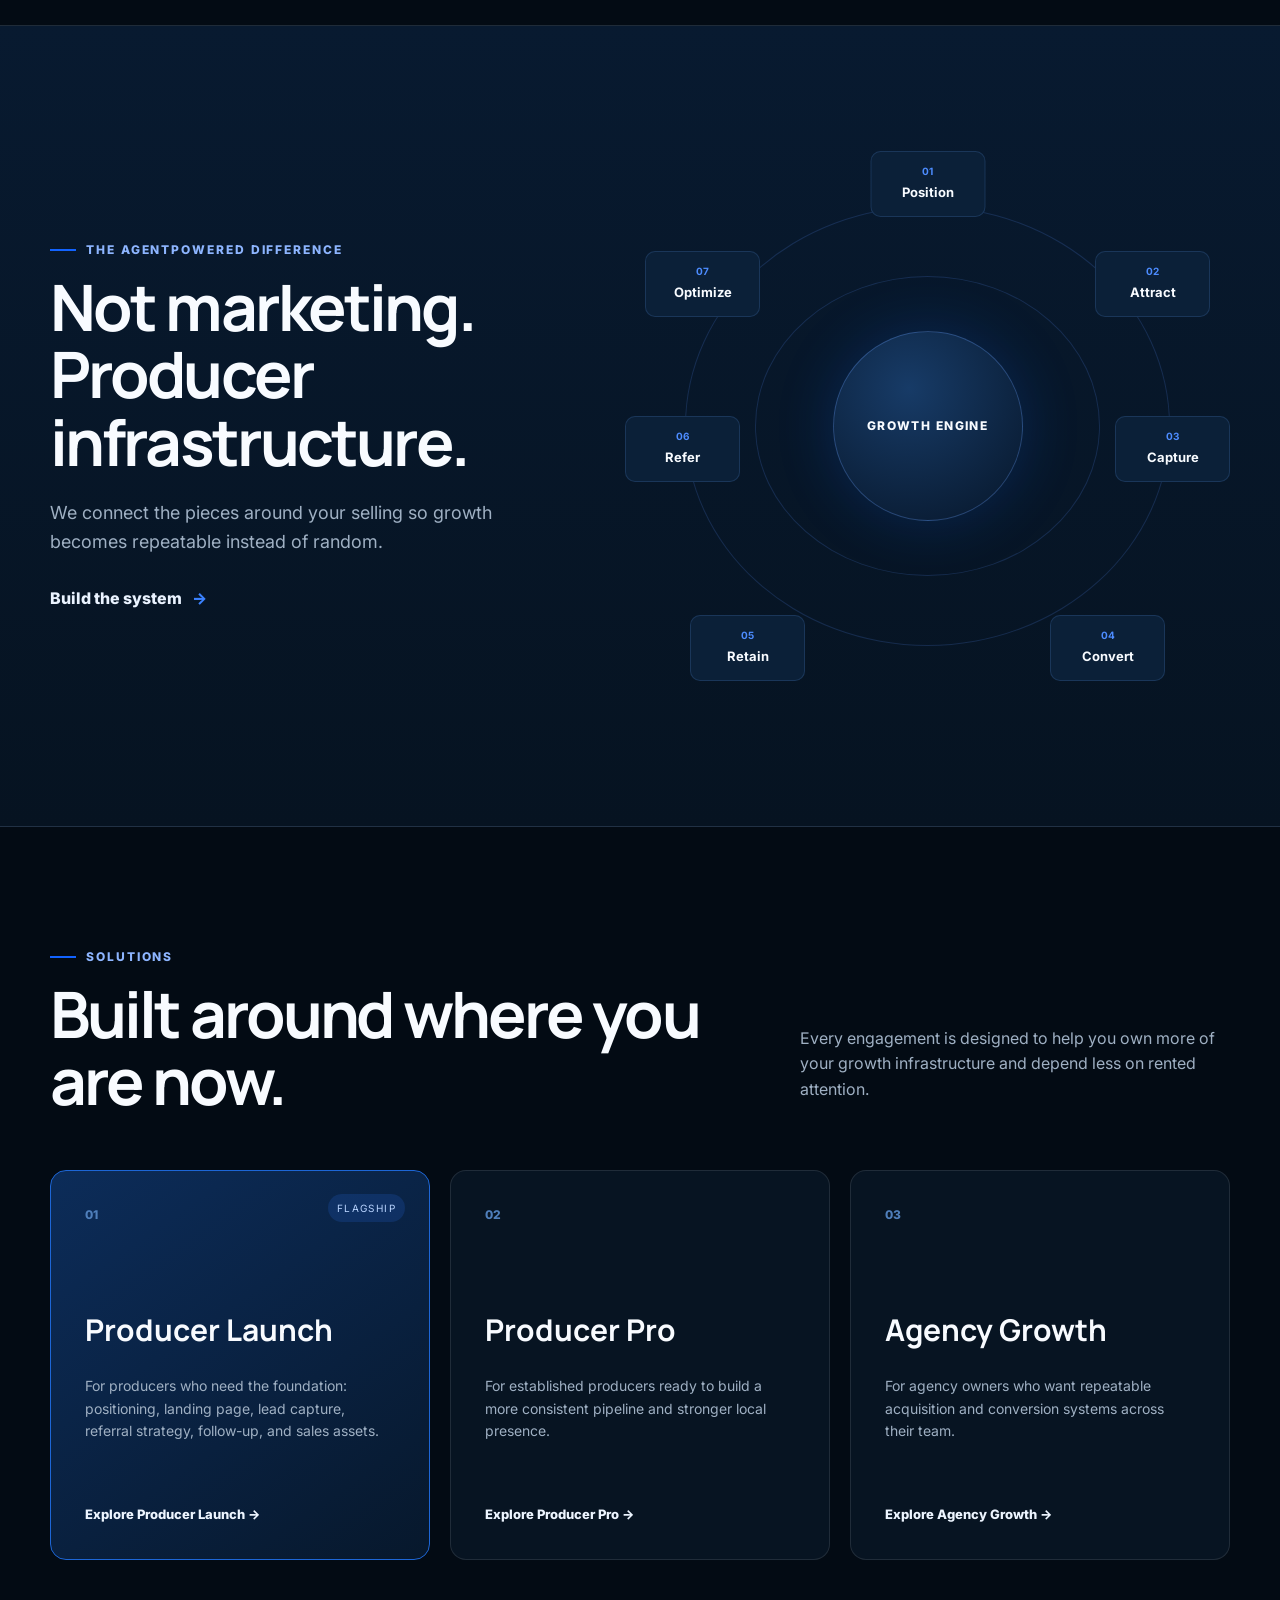
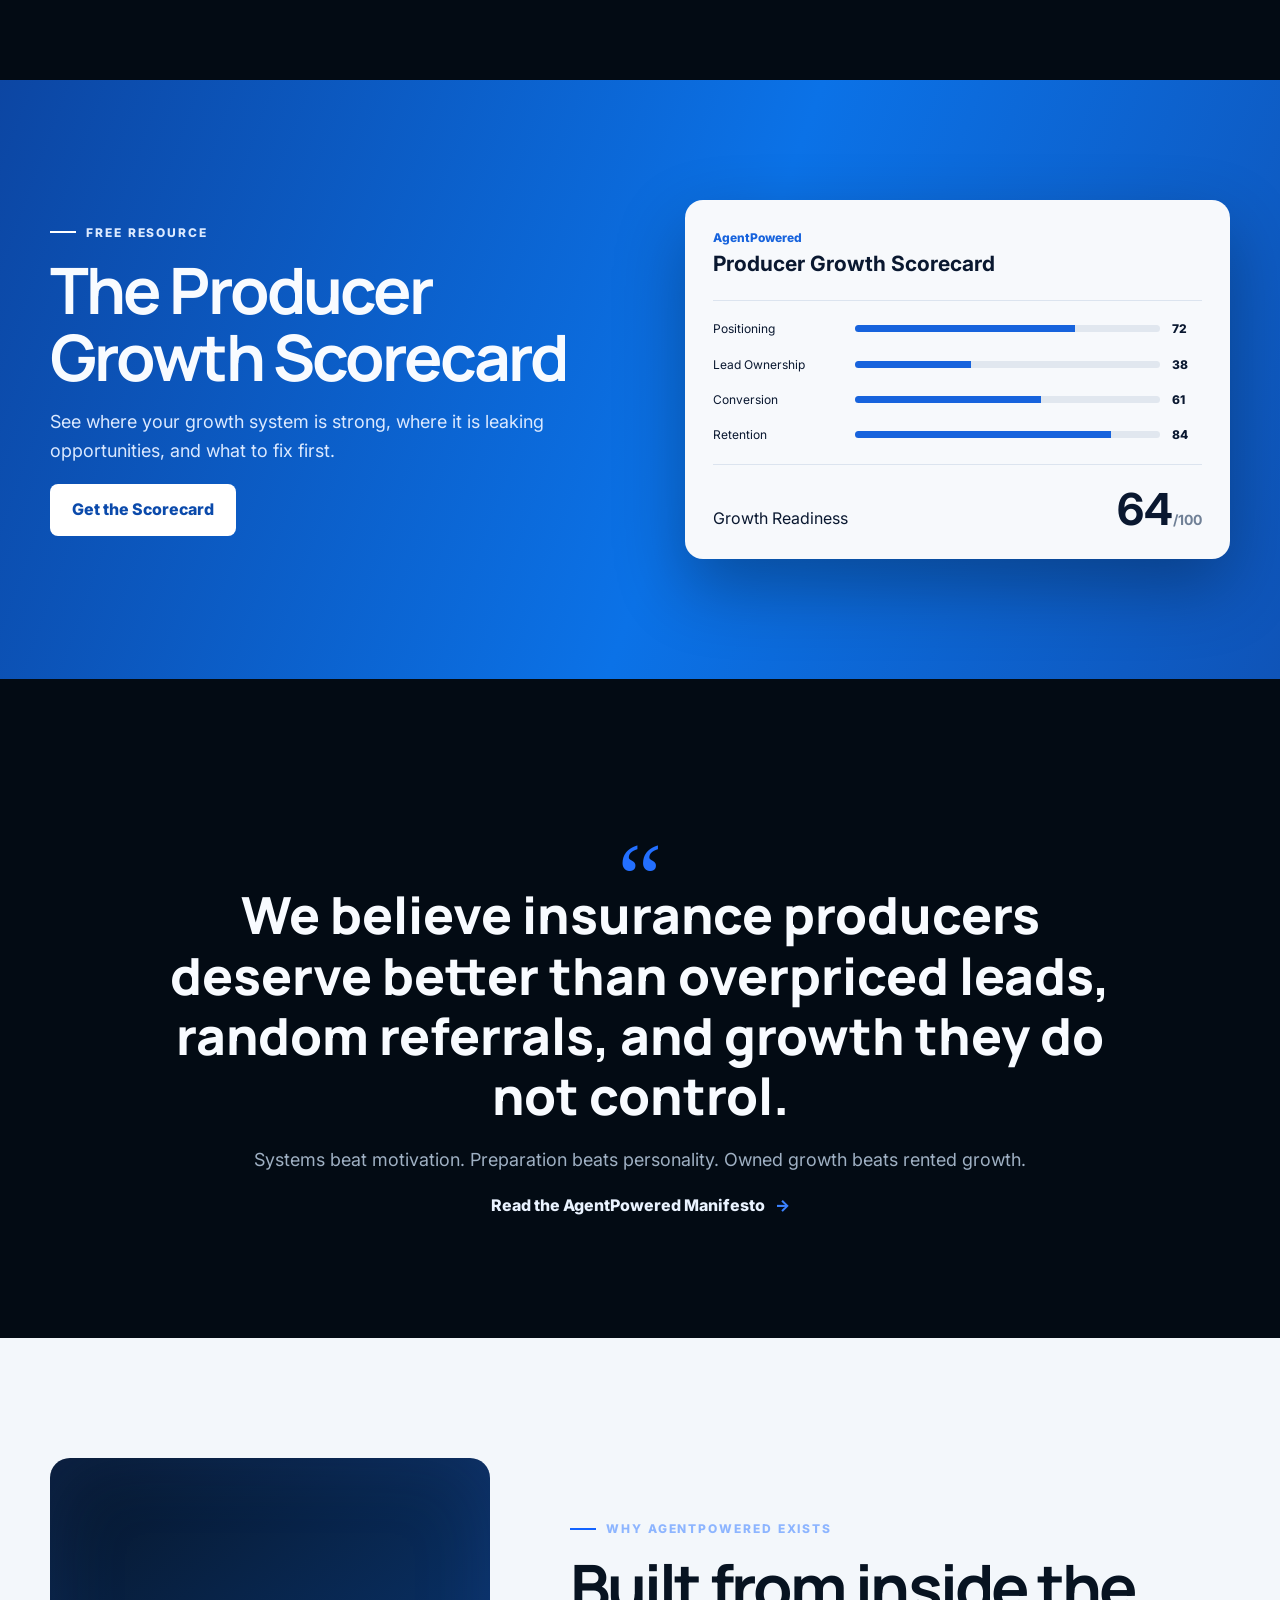
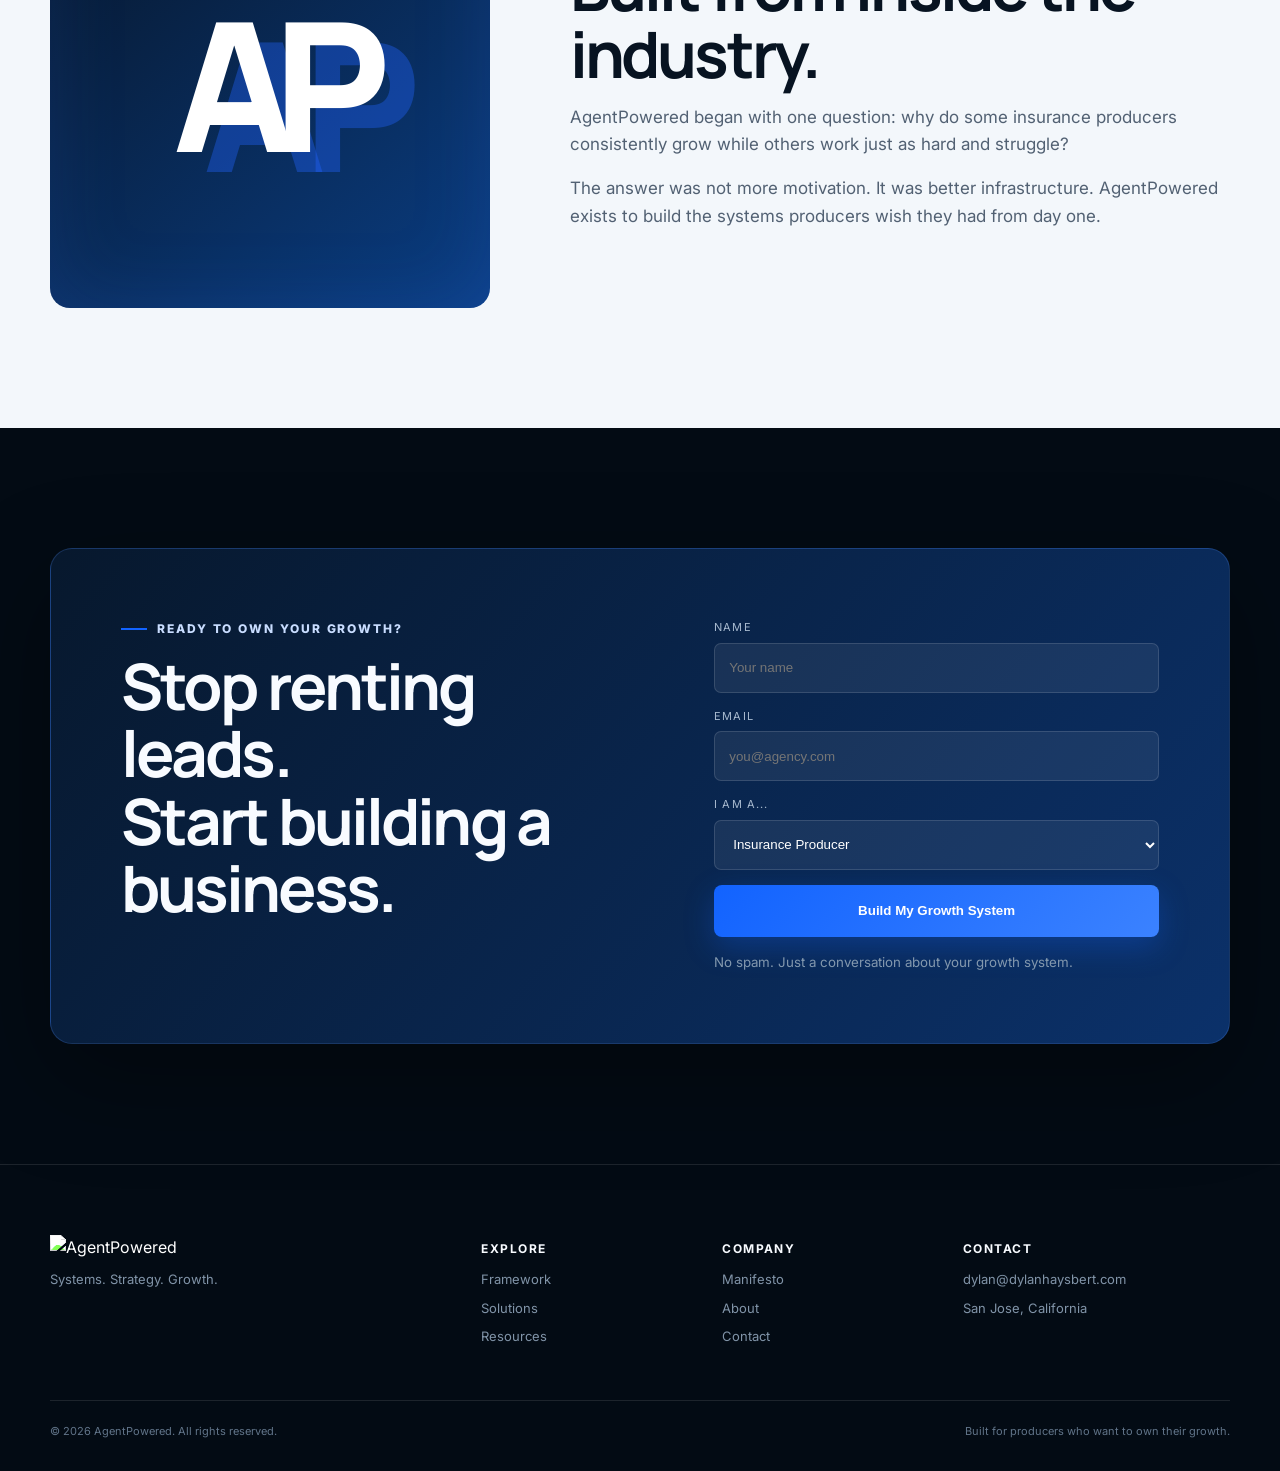
==== commit eac6ca28: "Add files via upload" ====
--- a/index.html
+++ b/index.html
@@ -1,710 +1,161 @@
-<!doctype html>
+<!DOCTYPE html>
 <html lang="en">
 <head>
-  <meta charset="utf-8" />
-  <meta name="viewport" content="width=device-width,initial-scale=1" />
-  <title>AgentPowered — Execution-grade infrastructure for agent systems</title>
-  <meta name="description" content="AgentPowered is an execution-grade brand layer behind domain-native agent portals and diagnostic systems." />
-  <meta name="robots" content="index,follow" />
-  <link rel="canonical" href="https://agentpowered.com/" />
-
-  <!-- Open Graph -->
-  <meta property="og:type" content="website" />
-  <meta property="og:title" content="AgentPowered" />
-  <meta property="og:description" content="Execution-grade infrastructure for agent systems." />
-  <meta property="og:url" content="https://agentpowered.com/" />
-  <meta property="og:image" content="https://agentpowered.com/og.png" />
-  <meta name="twitter:card" content="summary_large_image" />
-
-  <link rel="icon" href="/favicon.ico" sizes="any" />
-  <link rel="icon" href="/favicon.svg" type="image/svg+xml" />
-  <link rel="apple-touch-icon" href="/apple-touch-icon.png" />
-
-  <style>
-    :root{
-      /* AgentPowered — Color Tokens v1.0 (locked) */
-      --ap-bg:#0B0C0F;
-      --ap-panel:#10131A;
-      --ap-panel-2:#0E1117;
-
-      --ap-ink:#F2F4F8;
-      --ap-muted:rgba(242,244,248,.74);
-      --ap-muted2:rgba(242,244,248,.58);
-
-      --ap-line:rgba(242,244,248,.10);
-      --ap-line-strong:rgba(242,244,248,.16);
-
-      --ap-accent:#7A4CFF;
-      --ap-accent-soft:rgba(122,76,255,.14);
-      --ap-accent-glow:rgba(122,76,255,.22);
-
-      --ap-shadow:0 18px 60px rgba(0,0,0,.55);
-
-      --radius:18px;
-      --radiusSm:14px;
-      --max:980px;
-
-      --sans: ui-sans-serif, system-ui, -apple-system, Segoe UI, Roboto, Helvetica, Arial;
-      --track:.14em;
-    }
-
-    *{ box-sizing:border-box; margin:0; padding:0; }
-    html, body{ width:100%; overflow-x:hidden; }
-    html{ scroll-behavior:smooth; }
-
-    body{
-      background:
-        radial-gradient(1100px 600px at 50% 0%, var(--ap-accent-soft), transparent 60%),
-        radial-gradient(900px 520px at 12% 32%, rgba(122,76,255,.10), transparent 55%),
-        var(--ap-bg);
-      color: var(--ap-ink);
-      font-family: var(--sans);
-      -webkit-font-smoothing: antialiased;
-      -moz-osx-font-smoothing: grayscale;
-      text-rendering: optimizeLegibility;
-      padding: 28px 20px 64px;
-    }
-
-    a{ color:inherit; text-decoration:none; }
-    a:hover{ opacity:.92; }
-
-    .wrap{ max-width: var(--max); margin: 0 auto; }
-
-    header{
-      display:flex;
-      align-items:center;
-      justify-content:space-between;
-      gap:16px;
-      padding: 10px 6px 18px;
-    }
-
-    .brand{
-      display:flex;
-      align-items:baseline;
-      gap:10px;
-      letter-spacing:-0.01em;
-      font-weight:650;
-      white-space:nowrap;
-    }
-
-    .sig{
-      width:10px; height:10px; border-radius:999px;
-      background: var(--ap-accent);
-      box-shadow: 0 0 0 4px var(--ap-accent-soft);
-      transform: translateY(-1px);
-    }
-
-    /* ===== Nav (fixed for Option A) ===== */
-    .topnav{
-      display:flex;
-      align-items:center;
-      gap:12px;
-    }
-
-    .navlinks{
-      display:flex;
-      gap:14px;
-      flex-wrap:wrap;
-      justify-content:flex-end;
-      align-items:center;
-    }
-
-    .navlink{
-      font-size:12px;
-      letter-spacing: var(--track);
-      text-transform: uppercase;
-      color: var(--ap-muted2);
-      padding: 10px 10px;
-      border-radius: 999px;
-      border: 1px solid transparent;
-    }
-    .navlink:hover{ border-color: var(--ap-line); color: var(--ap-muted); }
-
-    /* Single-action mobile CTA */
-    .navCta{
-      display:none;
-      font-size:12px;
-      letter-spacing: var(--track);
-      text-transform: uppercase;
-      padding: 10px 12px;
-      border-radius: 999px;
-      border: 1px solid rgba(242,244,248,.14);
-      background: rgba(255,255,255,.02);
-      color: var(--ap-ink);
-      white-space:nowrap;
-    }
-    .navCta:hover{ border-color: rgba(122,76,255,.35); }
-
-    .hero{
-      margin-top: 12px;
-      background: linear-gradient(180deg, rgba(255,255,255,.03), rgba(255,255,255,.02));
-      border: 1px solid var(--ap-line);
-      border-radius: var(--radius);
-      box-shadow: var(--ap-shadow);
-      padding: 30px 22px 22px;
-      position:relative;
-      overflow:hidden;
-    }
-
-    /* subtle “execution grid” */
-    .hero::after{
-      content:"";
-      position:absolute;
-      inset:-2px;
-      pointer-events:none;
-      background:
-        linear-gradient(to right, rgba(242,244,248,.05) 1px, transparent 1px),
-        linear-gradient(to bottom, rgba(242,244,248,.04) 1px, transparent 1px);
-      background-size: 56px 56px;
-      opacity:.10;
-      mask-image: radial-gradient(closest-side at 50% 18%, black 0%, transparent 70%);
-    }
-
-    .kicker{
-      font-size:12px;
-      letter-spacing: var(--track);
-      text-transform: uppercase;
-      color: var(--ap-muted2);
-      margin-bottom: 10px;
-      display:flex;
-      align-items:center;
-      gap:10px;
-      flex-wrap:wrap;
-      position:relative;
-      z-index:1;
-    }
-
-    .kdot{
-      width:7px; height:7px; border-radius:999px;
-      background: rgba(122,76,255,.95);
-      box-shadow: 0 0 0 3px var(--ap-accent-soft);
-    }
-
-    h1{
-      font-size: clamp(28px, 4.2vw, 44px);
-      line-height: 1.12;
-      letter-spacing: -0.02em;
-      margin-bottom: 12px;
-      max-width: 34ch;
-      position:relative;
-      z-index:1;
-    }
-
-    .lede{
-      color: var(--ap-muted);
-      line-height: 1.75;
-      font-size: 15px;
-      max-width: 86ch;
-      position:relative;
-      z-index:1;
-    }
-
-    .rail{
-      margin-top: 18px;
-      border-top: 1px solid var(--ap-line);
-      padding-top: 18px;
-      display:grid;
-      grid-template-columns: 1.06fr .94fr;
-      gap: 14px;
-      position:relative;
-      z-index:1;
-    }
-
-    .panel{
-      border: 1px solid rgba(242,244,248,.10);
-      border-radius: var(--radiusSm);
-      background: rgba(255,255,255,.02);
-      padding: 16px;
-    }
-
-    .panelTitle{
-      font-size:12px;
-      letter-spacing: var(--track);
-      text-transform: uppercase;
-      color: var(--ap-muted2);
-      margin-bottom: 12px;
-    }
-
-    .sys{ display:grid; gap:12px; }
-
-.sys p{ color: var(--ap-muted); font-size: 13.5px; line-height: 1.7; }
-
-.sysBlock{
-  border: 1px solid rgba(242,244,248,.10);
-  border-radius: 14px;
-  background: rgba(255,255,255,.02);
-  padding: 12px;
-}
-
-.sysSub{
-  margin-top: 10px;
-  border-top: 1px solid rgba(242,244,248,.10);
-  padding-top: 10px;
-}
-
-.sysHead{
-  display:flex;
-  align-items:baseline;
-  justify-content:space-between;
-  gap:10px;
-  font-weight: 650;
-  letter-spacing: .01em;
-  font-size: 13.5px;
-  margin-bottom: 6px;
-}
-
-.sysTag{
-  font-size: 11px;
-  letter-spacing: .12em;
-  text-transform: uppercase;
-  color: var(--ap-muted2);
-  border: 1px solid rgba(242,244,248,.12);
-  padding: 6px 8px;
-  border-radius: 999px;
-  background: rgba(255,255,255,.02);
-  white-space: nowrap;
-}
-
-.sysList{
-  margin: 10px 0 0;
-  padding-left: 18px;
-  color: var(--ap-muted);
-  font-size: 13px;
-  line-height: 1.65;
-}
-
-.mono{
-  font-family: ui-monospace, SFMono-Regular, Menlo, Monaco, Consolas, "Liberation Mono", monospace;
-  color: var(--ap-ink);
-}
-
-.sysNote{ margin-top: 8px; color: var(--ap-muted2); font-size: 12.5px; }
-
-.sysFooter{
-  margin-top: 2px;
-  color: var(--ap-muted);
-  font-size: 13.5px;
-  line-height: 1.7;
-}
-    
-    .linkBlock{
-  display:block;
-  color: inherit;
-  text-decoration: none;
-  transition: border-color .2s ease, background .2s ease;
-}
-
-.linkBlock:hover{
-  border-color: rgba(122,76,255,.35);
-  background: rgba(122,76,255,.04);
-}
-
-.linkBlock:hover .sysHead{
-  color: var(--ap-ink);
-}
-    
-    .bullets{
-      margin: 0;
-      padding-left: 18px;
-      color: var(--ap-muted);
-      font-size: 13.5px;
-      line-height: 1.7;
-    }
-    .bullets li{ margin-bottom: 8px; }
-    .bullets li:last-child{ margin-bottom: 0; }
-
-    .tiles{
-      display:grid;
-      grid-template-columns: repeat(2, minmax(0, 1fr));
-      gap: 10px;
-    }
-
-    .tile{
-      border: 1px solid rgba(242,244,248,.10);
-      border-radius: 14px;
-      padding: 12px 12px 11px;
-      background: rgba(255,255,255,.02);
-      min-height: 84px;
-    }
-    .tile:hover{ border-color: rgba(122,76,255,.28); }
-
-    .tileName{
-      font-weight: 650;
-      letter-spacing: .01em;
-      font-size: 13.5px;
-      margin-bottom: 6px;
-    }
-
-    .tileMeta{
-      font-size: 12.5px;
-      line-height: 1.55;
-      color: var(--ap-muted);
-    }
-
-    .badge{
-      margin-top: 10px;
-      display:inline-flex;
-      align-items:center;
-      gap:8px;
-      font-size:11px;
-      letter-spacing: .12em;
-      text-transform: uppercase;
-      color: var(--ap-muted2);
-    }
-    .badgeDot{
-      width:7px; height:7px; border-radius:999px;
-      background: rgba(122,76,255,.95);
-      box-shadow: 0 0 0 3px var(--ap-accent-soft);
-    }
-
-    .side p{
-      color: var(--ap-muted);
-      font-size: 13.5px;
-      line-height: 1.7;
-      margin-bottom: 10px;
-    }
-
-    .ctaRow{
-      display:flex;
-      gap:10px;
-      flex-wrap:wrap;
-      margin-top: 12px;
-    }
-
-    .btn{
-      display:inline-flex;
-      align-items:center;
-      justify-content:center;
-      gap:8px;
-      padding: 11px 12px;
-      border-radius: 12px;
-      border: 1px solid rgba(242,244,248,.14);
-      background: rgba(255,255,255,.02);
-      color: var(--ap-ink);
-      font-size: 12px;
-      letter-spacing: .10em;
-      text-transform: uppercase;
-      white-space:nowrap;
-      cursor:pointer;
-    }
-    .btn:hover{ border-color: rgba(122,76,255,.35); }
-    .btn.primary{
-      border-color: rgba(122,76,255,.38);
-      background: var(--ap-accent-soft);
-    }
-
-    /* Intake */
-    .intake{
-      display:grid;
-      gap:10px;
-      margin-top: 10px;
-    }
-    .intake input, .intake textarea, .intake select{
-      width:100%;
-      border-radius: 12px;
-      border: 1px solid rgba(242,244,248,.14);
-      background: rgba(255,255,255,.02);
-      color: var(--ap-ink);
-      padding: 11px 12px;
-      font: inherit;
-      font-size: 13.5px;
-      outline: none;
-    }
-    .intake textarea{ min-height: 90px; resize: vertical; }
-
-    /* Make the select readable across browsers */
-    .intake select{
-      appearance:none;
-      -webkit-appearance:none;
-      -moz-appearance:none;
-      padding-right: 40px;
-      background-image:
-        linear-gradient(45deg, transparent 50%, rgba(242,244,248,.60) 50%),
-        linear-gradient(135deg, rgba(242,244,248,.60) 50%, transparent 50%);
-      background-position:
-        calc(100% - 18px) 50%,
-        calc(100% - 12px) 50%;
-      background-size: 6px 6px, 6px 6px;
-      background-repeat:no-repeat;
-    }
-
-    .intake input:focus,
-    .intake textarea:focus,
-    .intake select:focus{
-      border-color: rgba(122,76,255,.45);
-      box-shadow: 0 0 0 3px var(--ap-accent-soft);
-    }
-
-    .fineprint{
-      margin-top: 12px;
-      color: var(--ap-muted2);
-      font-size: 12px;
-      line-height: 1.7;
-      max-width: 90ch;
-    }
-
-    .divider{
-      height:1px;
-      background: var(--ap-line);
-      margin: 14px 0;
-    }
-
-    .status{
-      color: var(--ap-muted2);
-      font-size: 12px;
-      line-height: 1.6;
-      min-height: 18px;
-    }
-
-    footer{
-      margin-top: 14px;
-      text-align:center;
-      color: var(--ap-muted2);
-      font-size: 12px;
-      letter-spacing: .10em;
-      text-transform: uppercase;
-      padding: 14px 0 0;
-      border-top: 1px solid rgba(242,244,248,.10);
-    }
-
-    @media (max-width: 860px){
-      /* Option A: hide links, show single CTA */
-      .navlinks{ display:none; }
-      .navCta{ display:inline-flex; }
-
-      .rail{ grid-template-columns: 1fr; }
-      .tiles{ grid-template-columns: 1fr; }
-    }
-    @media (max-width: 520px){
-      body{ padding: 22px 16px 54px; }
-      .hero{ padding: 26px 18px 18px; }
-    }
-  </style>
+  <meta charset="UTF-8" />
+  <meta name="viewport" content="width=device-width, initial-scale=1.0" />
+  <title>AgentPowered | Growth Systems for Insurance Producers</title>
+  <meta name="description" content="AgentPowered helps insurance producers build predictable customer acquisition systems that generate appointments, policies, referrals, and long-term growth." />
+  <link rel="preconnect" href="https://fonts.googleapis.com">
+  <link rel="preconnect" href="https://fonts.gstatic.com" crossorigin>
+  <link href="https://fonts.googleapis.com/css2?family=Inter:wght@400;500;600;700;800&family=Manrope:wght@600;700;800&display=swap" rel="stylesheet">
+  <link rel="stylesheet" href="styles.css" />
 </head>
-
 <body>
-  <div class="wrap">
-    <header>
-      <a class="brand" href="/" aria-label="AgentPowered home">
-        <span class="sig" aria-hidden="true"></span>
-        <span>AgentPowered</span>
-      </a>
-
-      <nav class="topnav" aria-label="AgentPowered navigation">
-        <div class="navlinks">
-          <a class="navlink" href="/chatsurface/">ChatSurface</a>
-          <a class="navlink" href="/domainelevation/">DomainElevation</a>
-          <a class="navlink" href="#contact">Contact</a>
+  <div class="site-shell">
+    <header class="nav-wrap">
+      <nav class="nav container" aria-label="Primary navigation">
+        <a class="brand" href="#top" aria-label="AgentPowered home">
+          <img src="assets/agentpowered-logo.png" alt="AgentPowered" />
+        </a>
+        <button class="menu-toggle" aria-label="Open menu" aria-expanded="false"><span></span><span></span></button>
+        <div class="nav-links">
+          <a href="#framework">Framework</a>
+          <a href="#solutions">Solutions</a>
+          <a href="#resources">Resources</a>
+          <a href="#manifesto">Manifesto</a>
+          <a href="#about">About</a>
         </div>
-
-        <a class="navCta" href="#contact">Access →</a>
+        <a class="button button-small" href="#contact">Build My System</a>
       </nav>
     </header>
 
-    <main class="hero" role="main">
-      <div class="kicker">
-        <span class="kdot" aria-hidden="true"></span>
-        <span>Execution-grade infrastructure for agent systems</span>
+    <main id="top">
+      <section class="hero container">
+        <div class="hero-copy reveal">
+          <div class="eyebrow"><span></span> Growth infrastructure for insurance producers</div>
+          <h1>Build a book that runs on <em>your system.</em></h1>
+          <p>AgentPowered helps insurance producers create predictable customer acquisition systems that generate more appointments, more policies, and more long-term growth without depending on overpriced lead vendors.</p>
+          <div class="hero-actions">
+            <a class="button" href="#contact">Build My Growth System</a>
+            <a class="text-link" href="#framework">See how it works <span>→</span></a>
+          </div>
+          <div class="trust-row">
+            <span>Built for</span>
+            <strong>Producers</strong><i></i><strong>Agency Owners</strong><i></i><strong>Growth Teams</strong>
+          </div>
+        </div>
+        <div class="hero-visual reveal delay-1">
+          <div class="glow"></div>
+          <div class="dashboard-card main-card">
+            <div class="card-top"><span>Growth Engine</span><span class="live"><b></b> Active</span></div>
+            <div class="metric"><small>Qualified appointments</small><strong>32</strong><span>+38% this month</span></div>
+            <div class="bars" aria-hidden="true">
+              <i style="height:25%"></i><i style="height:38%"></i><i style="height:34%"></i><i style="height:52%"></i><i style="height:49%"></i><i style="height:70%"></i><i style="height:88%"></i>
+            </div>
+            <div class="source-list">
+              <div><span><b class="dot blue"></b>Referral partners</span><strong>14</strong></div>
+              <div><span><b class="dot cyan"></b>Direct inquiries</span><strong>11</strong></div>
+              <div><span><b class="dot white"></b>Reactivation</span><strong>7</strong></div>
+            </div>
+          </div>
+          <div class="dashboard-card float-card one"><small>Pipeline owned</small><strong>100%</strong></div>
+          <div class="dashboard-card float-card two"><small>Follow-up speed</small><strong>2m 18s</strong></div>
+          <div class="orbit orbit-one"></div><div class="orbit orbit-two"></div>
+        </div>
+      </section>
+
+      <section class="problem section container">
+        <div class="section-heading reveal">
+          <div class="eyebrow"><span></span> The real problem</div>
+          <h2>Most producers do not have a sales problem.</h2>
+          <p>They have a systems problem.</p>
+        </div>
+        <div class="problem-grid">
+          <article class="problem-card reveal"><span>01</span><h3>Bought Leads</h3><p>Paying every month for opportunities you never truly own.</p></article>
+          <article class="problem-card reveal delay-1"><span>02</span><h3>Inconsistent Referrals</h3><p>Strong months followed by silence because there is no repeatable engine.</p></article>
+          <article class="problem-card reveal delay-2"><span>03</span><h3>No Personal Brand</h3><p>Invisible in your market unless someone already knows your name.</p></article>
+          <article class="problem-card reveal delay-3"><span>04</span><h3>No Growth System</h3><p>No connected process for attracting, converting, and retaining business.</p></article>
+        </div>
+      </section>
+
+      <section id="framework" class="framework section">
+        <div class="container framework-grid">
+          <div class="framework-copy reveal">
+            <div class="eyebrow"><span></span> The AgentPowered difference</div>
+            <h2>Not marketing. <br>Producer infrastructure.</h2>
+            <p>We connect the pieces around your selling so growth becomes repeatable instead of random.</p>
+            <a class="text-link" href="#contact">Build the system <span>→</span></a>
+          </div>
+          <div class="engine reveal delay-1">
+            <div class="engine-center"><img src="assets/agentpowered-logo.png" alt="" /><span>Growth Engine</span></div>
+            <div class="engine-item i1"><b>01</b><span>Position</span></div>
+            <div class="engine-item i2"><b>02</b><span>Attract</span></div>
+            <div class="engine-item i3"><b>03</b><span>Capture</span></div>
+            <div class="engine-item i4"><b>04</b><span>Convert</span></div>
+            <div class="engine-item i5"><b>05</b><span>Retain</span></div>
+            <div class="engine-item i6"><b>06</b><span>Refer</span></div>
+            <div class="engine-item i7"><b>07</b><span>Optimize</span></div>
+          </div>
+        </div>
+      </section>
+
+      <section id="solutions" class="solutions section container">
+        <div class="section-heading split reveal">
+          <div><div class="eyebrow"><span></span> Solutions</div><h2>Built around where you are now.</h2></div>
+          <p>Every engagement is designed to help you own more of your growth infrastructure and depend less on rented attention.</p>
+        </div>
+        <div class="solution-grid">
+          <article class="solution-card featured reveal">
+            <div class="tag">Flagship</div><span class="number">01</span><h3>Producer Launch</h3><p>For producers who need the foundation: positioning, landing page, lead capture, referral strategy, follow-up, and sales assets.</p><a href="#contact">Explore Producer Launch →</a>
+          </article>
+          <article class="solution-card reveal delay-1"><span class="number">02</span><h3>Producer Pro</h3><p>For established producers ready to build a more consistent pipeline and stronger local presence.</p><a href="#contact">Explore Producer Pro →</a></article>
+          <article class="solution-card reveal delay-2"><span class="number">03</span><h3>Agency Growth</h3><p>For agency owners who want repeatable acquisition and conversion systems across their team.</p><a href="#contact">Explore Agency Growth →</a></article>
+        </div>
+      </section>
+
+      <section id="resources" class="resource-band section">
+        <div class="container resource-grid">
+          <div class="reveal"><div class="eyebrow"><span></span> Free resource</div><h2>The Producer Growth Scorecard</h2><p>See where your growth system is strong, where it is leaking opportunities, and what to fix first.</p><a class="button" href="#contact">Get the Scorecard</a></div>
+          <div class="scorecard reveal delay-1"><div class="score-head"><span>AgentPowered</span><b>Producer Growth Scorecard</b></div><div class="score-line"><span>Positioning</span><i><b style="width:72%"></b></i><em>72</em></div><div class="score-line"><span>Lead Ownership</span><i><b style="width:38%"></b></i><em>38</em></div><div class="score-line"><span>Conversion</span><i><b style="width:61%"></b></i><em>61</em></div><div class="score-line"><span>Retention</span><i><b style="width:84%"></b></i><em>84</em></div><div class="score-total"><span>Growth Readiness</span><strong>64<span>/100</span></strong></div></div>
+        </div>
+      </section>
+
+      <section id="manifesto" class="manifesto section container reveal">
+        <div class="quote-mark">“</div>
+        <blockquote>We believe insurance producers deserve better than overpriced leads, random referrals, and growth they do not control.</blockquote>
+        <p>Systems beat motivation. Preparation beats personality. Owned growth beats rented growth.</p>
+        <a class="text-link" href="#contact">Read the AgentPowered Manifesto <span>→</span></a>
+      </section>
+
+      <section id="about" class="about section">
+        <div class="container about-grid">
+          <div class="about-number reveal"><span>AP</span></div>
+          <div class="about-copy reveal delay-1"><div class="eyebrow"><span></span> Why AgentPowered exists</div><h2>Built from inside the industry.</h2><p>AgentPowered began with one question: why do some insurance producers consistently grow while others work just as hard and struggle?</p><p>The answer was not more motivation. It was better infrastructure. AgentPowered exists to build the systems producers wish they had from day one.</p></div>
+        </div>
+      </section>
+
+      <section id="contact" class="cta section container reveal">
+        <div><div class="eyebrow light"><span></span> Ready to own your growth?</div><h2>Stop renting leads.<br>Start building a business.</h2></div>
+        <form class="contact-form" id="contactForm">
+          <label><span>Name</span><input type="text" name="name" placeholder="Your name" required></label>
+          <label><span>Email</span><input type="email" name="email" placeholder="you@agency.com" required></label>
+          <label><span>I am a...</span><select name="role"><option>Insurance Producer</option><option>Agency Owner</option><option>Sales Leader</option><option>Other</option></select></label>
+          <button class="button" type="submit">Build My Growth System</button>
+          <small id="formMessage">No spam. Just a conversation about your growth system.</small>
+        </form>
+      </section>
+    </main>
+
+    <footer class="footer">
+      <div class="container footer-grid">
+        <div><img src="assets/agentpowered-logo.png" alt="AgentPowered"><p>Systems. Strategy. Growth.</p></div>
+        <div><strong>Explore</strong><a href="#framework">Framework</a><a href="#solutions">Solutions</a><a href="#resources">Resources</a></div>
+        <div><strong>Company</strong><a href="#manifesto">Manifesto</a><a href="#about">About</a><a href="#contact">Contact</a></div>
+        <div><strong>Contact</strong><a href="mailto:dylan@dylanhaysbert.com">dylan@dylanhaysbert.com</a><p>San Jose, California</p></div>
       </div>
-
-      <h1>Operate the agent layer with discipline: routing, policy, memory, and audit.</h1>
-
-      <p class="lede">
-        AgentPowered is the operator brand behind domain-native portals and structured evaluation systems.
-        It focuses on <strong>runtime standards</strong>, <strong>partner agent governance</strong>, and <strong>quiet reliability</strong> — not hype.
-      </p>
-
-      <div class="rail" aria-label="Panels">
-        <!-- LEFT -->
-        <section class="panel" aria-label="What we do">
-          <div class="panelTitle">What AgentPowered is</div>
-          <ul class="bullets">
-            <li>A governance + runtime spine for agent portals (routing, permissions, escalation).</li>
-            <li>Structured assessment frameworks that guide review without leaking mechanics.</li>
-            <li>Partner onboarding for third-party agents inside a station (qualification, policy, rev-share).</li>
-          </ul>
-
-          <div class="divider" role="separator" aria-hidden="true"></div>
-
-          <div class="panelTitle">Active surfaces</div>
-
-<div class="sys" aria-label="System architecture">
-  <p>
-    <strong>AgentPowered</strong> operates as the execution layer that connects ownership,
-    evaluation, and distribution into a single, governed system.
-  </p>
-
-  <a class="sysBlock linkBlock" href="https://assetsnow.com/" rel="noopener">
-    <div class="sysHead">
-      <span>AssetsNow</span>
-      <span class="sysTag">ownership &amp; capital</span>
-    </div>
-    <p>
-      Anchors the system at the capital layer — holding strategic assets and managing
-      qualified access to ownership, partnerships, and introductions.
-    </p>
-  </a>
-
-  <a class="sysBlock linkBlock" href="https://domainelevation.com/" rel="noopener">
-    <div class="sysHead">
-      <span>DomainElevation</span>
-      <span class="sysTag">evaluation &amp; authority</span>
-    </div>
-    <p>
-      Functions as the evaluation and authority layer — assessing structural naming risk,
-      constraints, and long-horizon alignment before decisions harden.
-    </p>
-
-    <div class="sysSub">
-      <div class="sysHead">
-        <span>Domain Diagnostic™</span>
-        <span class="sysTag">alignment signal</span>
-      </div>
-      <p>
-        A structured evaluation framework used to guide review without exposing
-        internal mechanics.
-      </p>
-    </div>
-  </a>
-
-  <a class="sysBlock linkBlock" href="https://chatsurface.com/" rel="noopener">
-    <div class="sysHead">
-      <span>ChatSurface</span>
-      <span class="sysTag">distribution &amp; portals</span>
-    </div>
-    <p>
-      Forms the distribution layer — a network of public, domain-native portals (“stations”)
-      where users arrive with intent and interact with compliant agent workflows.
-    </p>
-
-    <ul class="sysList">
-      <li><span class="mono">support.chat</span> — support routing &amp; escalation</li>
-      <li><span class="mono">refund.chat</span> — eligibility &amp; documentation capture</li>
-      <li><span class="mono">negotiate.chat</span> — capture constraints &amp; close cleanly</li>
-    </ul>
-
-    <p class="sysNote">
-      Individual stations may host one or more agents under shared routing,
-      policy, and audit standards.
-    </p>
-  </a>
-
-  <p class="sysFooter">
-    <strong>System flow:</strong> capital → evaluation → distribution —
-    governed consistently and designed to scale without rebranding.
-  </p>
-</div>
-
-<div class="fineprint">
-  AgentPowered is the “behind-the-scenes” operator layer — the parts that must stay
-  consistent as the network scales.
-</div>
-    </section>
-
-        <!-- RIGHT -->
-        <aside class="panel side" aria-label="Contact and access" id="contact">
-          <div class="panelTitle">Access</div>
-
-          <p>
-            If you’re building an agent that should live inside a station, request a partner slot.
-            If you’re an operator, request a runtime / governance brief.
-          </p>
-
-          <div class="ctaRow" aria-label="Primary actions">
-            <a class="btn primary" href="#request">Request access →</a>
-            <a class="btn" href="mailto:contact@assetsnow.com">Email →</a>
-          </div>
-
-          <div class="fineprint">
-            Qualified counterparties only · policy-first · NDA available upon request.
-          </div>
-
-          <div class="divider" role="separator" aria-hidden="true"></div>
-
-          <div class="panelTitle" id="request">Request access (confidential)</div>
-
-          <!-- Formspree: replace YOUR_FORM_ID -->
-          <form id="ap-form" class="intake" method="POST" action="https://formspree.io/f/YOUR_FORM_ID">
-            <input name="name" required placeholder="Full name" autocomplete="name" />
-            <input name="company" placeholder="Company / org" autocomplete="organization" />
-            <input name="email" type="email" required placeholder="Email" autocomplete="email" />
-            <select name="interest" required>
-              <option value="" disabled selected>Interest</option>
-              <option>Partner agent inside a station</option>
-              <option>Operate a station / portal</option>
-              <option>Governance / runtime brief</option>
-              <option>Other</option>
-            </select>
-            <textarea name="message" required placeholder="Context (use-case, authority, timeline)"></textarea>
-
-            <!-- Tracking -->
-            <input type="hidden" name="landing_url" />
-            <input type="hidden" name="referrer" />
-            <input type="hidden" name="user_agent" />
-            <input type="hidden" name="timezone" />
-            <input type="hidden" name="language" />
-
-            <input type="hidden" name="_subject" value="AgentPowered — Access Request" />
-            <input type="text" name="_gotcha" style="display:none" />
-
-            <button class="btn primary" type="submit">Submit request</button>
-            <div class="status" id="status" aria-live="polite"></div>
-          </form>
-
-          <div class="fineprint">
-            This page is intentionally minimal. The work happens in the runtime.
-          </div>
-        </aside>
-      </div>
-
-      <footer>
-        AgentPowered · the operator layer behind portals · policy-first execution
-      </footer>
-    </main>
+      <div class="container copyright"><span>© <span id="year"></span> AgentPowered. All rights reserved.</span><span>Built for producers who want to own their growth.</span></div>
+    </footer>
   </div>
-
-  <script>
-    (function(){
-      const form = document.getElementById("ap-form");
-      const status = document.getElementById("status");
-      if (!form) return;
-
-      const setVal = (name, value) => {
-        const el = form.querySelector(`[name="${name}"]`);
-        if (el) el.value = value || "";
-      };
-
-      setVal("landing_url", location.href);
-      setVal("referrer", document.referrer || "");
-      setVal("user_agent", navigator.userAgent || "");
-      setVal("timezone", Intl.DateTimeFormat().resolvedOptions().timeZone || "");
-      setVal("language", navigator.language || "");
-
-      form.addEventListener("submit", async (e) => {
-        e.preventDefault();
-        if (status) status.textContent = "Sending…";
-
-        try{
-          const res = await fetch(form.action, {
-            method: "POST",
-            body: new FormData(form),
-            headers: { "Accept": "application/json" }
-          });
-
-          if (!res.ok) throw new Error("Bad response");
-
-          if (status) status.textContent = "Sent.";
-          form.reset();
-
-          // Optional redirect
-          // window.location.href = "https://agentpowered.com/thanks.html";
-
-        } catch (err){
-          if (status) status.textContent = "Couldn’t send right now. Please email contact@assetsnow.com.";
-          console.error("Form submit failed:", err);
-        }
-      });
-    })();
-  </script>
+  <script src="script.js"></script>
 </body>
 </html>
--- a/styles.css
+++ b/styles.css
@@ -0,0 +1 @@
+:root{--navy:#061528;--navy2:#0b213c;--blue:#1263ff;--blue2:#3b82ff;--cyan:#6de7ff;--white:#f8fbff;--muted:#9fb0c3;--line:rgba(255,255,255,.1);--dark:#030b14;--max:1180px}*{box-sizing:border-box}html{scroll-behavior:smooth}body{margin:0;background:var(--dark);color:var(--white);font-family:Inter,Arial,sans-serif;line-height:1.6}.site-shell{overflow:hidden}.container{width:min(var(--max),calc(100% - 40px));margin:auto}.nav-wrap{position:fixed;z-index:50;width:100%;top:0;background:rgba(3,11,20,.72);backdrop-filter:blur(18px);border-bottom:1px solid var(--line)}.nav{height:80px;display:flex;align-items:center;justify-content:space-between;gap:28px}.brand img{width:170px;display:block;filter:brightness(1.45)}.nav-links{display:flex;gap:28px}.nav a{color:#d8e4f1;text-decoration:none;font-size:14px;font-weight:600}.nav-links a:hover{color:#fff}.button{display:inline-flex;justify-content:center;align-items:center;min-height:52px;padding:0 22px;border-radius:8px;background:linear-gradient(135deg,var(--blue),var(--blue2));color:white!important;font-weight:800;text-decoration:none;border:0;cursor:pointer;box-shadow:0 10px 30px rgba(18,99,255,.28);transition:.25s}.button:hover{transform:translateY(-2px);box-shadow:0 14px 38px rgba(18,99,255,.4)}.button-small{min-height:42px;padding:0 17px}.menu-toggle{display:none;background:none;border:0}.hero{min-height:830px;padding-top:160px;display:grid;grid-template-columns:1.05fr .95fr;gap:60px;align-items:center;position:relative}.hero:before{content:"";position:absolute;width:700px;height:700px;border-radius:50%;background:radial-gradient(circle,rgba(18,99,255,.16),transparent 67%);right:-180px;top:90px}.eyebrow{text-transform:uppercase;letter-spacing:.16em;font-size:12px;font-weight:800;color:#8db5ff;display:flex;align-items:center;gap:10px}.eyebrow span{width:26px;height:2px;background:var(--blue)}h1,h2,h3{font-family:Manrope,Inter,sans-serif;margin:0;line-height:1.05}h1{font-size:clamp(54px,6.4vw,88px);letter-spacing:-.055em;max-width:780px}h1 em{font-style:normal;color:var(--blue2)}.hero-copy>p{font-size:19px;color:var(--muted);max-width:680px;margin:28px 0}.hero-actions{display:flex;align-items:center;gap:28px}.text-link{color:#eaf3ff;text-decoration:none;font-weight:800}.text-link span{color:var(--blue2);margin-left:7px}.trust-row{margin-top:52px;display:flex;align-items:center;gap:14px;color:#8fa2b7;font-size:12px;text-transform:uppercase;letter-spacing:.08em}.trust-row strong{color:#d9e6f4}.trust-row i{width:3px;height:3px;border-radius:50%;background:#4b6178}.hero-visual{height:560px;position:relative}.dashboard-card{background:linear-gradient(155deg,rgba(19,41,69,.94),rgba(5,18,33,.95));border:1px solid rgba(129,174,255,.18);box-shadow:0 28px 90px rgba(0,0,0,.45);backdrop-filter:blur(20px)}.main-card{position:absolute;width:82%;left:9%;top:70px;border-radius:24px;padding:28px;transform:perspective(1000px) rotateY(-7deg) rotateX(3deg)}.card-top,.source-list div{display:flex;justify-content:space-between;align-items:center}.card-top{font-size:13px;color:#bed0e4}.live{color:#82f2bf}.live b{display:inline-block;width:7px;height:7px;border-radius:50%;background:#50e69b;margin-right:7px;box-shadow:0 0 12px #50e69b}.metric{margin:30px 0 12px}.metric small{display:block;color:#9fb1c5}.metric strong{font-size:68px;line-height:1;display:inline-block;margin-right:18px}.metric span{color:#72e9ac;font-size:12px}.bars{height:150px;display:flex;gap:10px;align-items:end;padding:10px 0 22px;border-bottom:1px solid var(--line)}.bars i{flex:1;border-radius:5px 5px 2px 2px;background:linear-gradient(to top,#0c55dc,#48a0ff);box-shadow:0 0 20px rgba(44,127,255,.18)}.source-list{margin-top:18px}.source-list div{padding:8px 0;font-size:12px}.source-list span{color:#9dafc3}.dot{width:7px;height:7px;display:inline-block;border-radius:50%;margin-right:8px}.dot.blue{background:#367fff}.dot.cyan{background:#6de7ff}.dot.white{background:white}.float-card{position:absolute;border-radius:14px;padding:16px 18px;z-index:3}.float-card small{display:block;color:#9eafc1;font-size:11px}.float-card strong{font-size:22px}.float-card.one{right:-5px;top:18px}.float-card.two{left:-10px;bottom:20px}.glow{position:absolute;width:370px;height:370px;border-radius:50%;background:#0a62ff;filter:blur(100px);opacity:.22;left:100px;top:120px}.orbit{position:absolute;border:1px solid rgba(91,145,255,.13);border-radius:50%}.orbit-one{width:500px;height:500px;left:10px;top:35px}.orbit-two{width:380px;height:380px;left:70px;top:95px}.section{padding:120px 0}.section-heading{max-width:760px}.section-heading h2,.framework h2,.resource-band h2,.about h2,.cta h2{font-size:clamp(40px,5vw,64px);letter-spacing:-.045em;margin-top:14px}.section-heading>p{font-size:24px;color:var(--blue2);font-weight:700;margin:12px 0}.problem{border-top:1px solid var(--line)}.problem-grid{display:grid;grid-template-columns:repeat(4,1fr);gap:18px;margin-top:55px}.problem-card{min-height:255px;padding:28px;border:1px solid var(--line);border-radius:14px;background:linear-gradient(150deg,rgba(255,255,255,.035),rgba(255,255,255,.012));transition:.3s}.problem-card:hover{border-color:rgba(71,139,255,.5);transform:translateY(-6px)}.problem-card>span,.number{color:#4f7fbb;font-weight:800;font-size:12px}.problem-card h3{font-size:23px;margin:70px 0 12px}.problem-card p{color:var(--muted);margin:0;font-size:14px}.framework{background:linear-gradient(180deg,#081a30,#061321);border-top:1px solid var(--line);border-bottom:1px solid var(--line)}.framework-grid{display:grid;grid-template-columns:.9fr 1.1fr;gap:80px;align-items:center}.framework-copy p{color:var(--muted);font-size:18px;max-width:500px;margin:24px 0 30px}.engine{height:560px;position:relative}.engine:before,.engine:after{content:"";position:absolute;border-radius:50%;inset:60px;border:1px solid rgba(91,145,255,.18)}.engine:after{inset:130px}.engine-center{position:absolute;width:190px;height:190px;border-radius:50%;left:50%;top:50%;transform:translate(-50%,-50%);background:radial-gradient(circle at 40% 30%,#173b67,#071629);border:1px solid rgba(105,160,255,.3);display:flex;flex-direction:column;align-items:center;justify-content:center;box-shadow:0 0 60px rgba(20,104,255,.2);z-index:2}.engine-center img{width:115px;mix-blend-mode:screen}.engine-center span{font-weight:800;font-size:12px;text-transform:uppercase;letter-spacing:.12em}.engine-item{position:absolute;width:115px;text-align:center;padding:11px 8px;border-radius:10px;background:#0b2038;border:1px solid rgba(86,139,221,.2);z-index:3}.engine-item b{display:block;color:#4d8cff;font-size:10px}.engine-item span{font-size:13px;font-weight:700}.i1{left:50%;top:5px;transform:translateX(-50%)}.i2{right:20px;top:105px}.i3{right:0;top:270px}.i4{right:65px;bottom:25px}.i5{left:65px;bottom:25px}.i6{left:0;top:270px}.i7{left:20px;top:105px}.split{max-width:none;display:flex;align-items:end;justify-content:space-between;gap:70px}.split>p{max-width:430px;color:var(--muted);font-size:16px;font-weight:400}.solution-grid{display:grid;grid-template-columns:repeat(3,1fr);gap:20px;margin-top:55px}.solution-card{position:relative;min-height:390px;padding:34px;border:1px solid var(--line);border-radius:16px;background:#071422;display:flex;flex-direction:column}.solution-card.featured{background:linear-gradient(145deg,#0c2c59,#07182c);border-color:#1d66d6}.tag{position:absolute;right:24px;top:23px;font-size:10px;text-transform:uppercase;letter-spacing:.14em;color:#b9d4ff;background:rgba(45,120,255,.16);padding:6px 9px;border-radius:99px}.solution-card h3{font-size:30px;margin:90px 0 16px}.solution-card p{color:var(--muted);font-size:14px}.solution-card a{margin-top:auto;color:#edf5ff;text-decoration:none;font-size:13px;font-weight:800}.resource-band{background:linear-gradient(110deg,#0c46a3,#0b72e7 55%,#0f54b8)}.resource-grid{display:grid;grid-template-columns:1fr 1fr;gap:90px;align-items:center}.resource-band .eyebrow{color:#dceaff}.resource-band .eyebrow span{background:#fff}.resource-band p{max-width:530px;color:#dbe9ff;font-size:18px}.resource-band .button{background:white;color:#0b4aab!important;box-shadow:none}.scorecard{background:#f7f9fc;color:#0a1830;border-radius:18px;padding:28px;box-shadow:0 28px 70px rgba(0,0,0,.3);transform:rotate(2deg)}.score-head{border-bottom:1px solid #dce4ef;padding-bottom:20px;margin-bottom:18px}.score-head span{display:block;color:#1763dd;font-weight:800;font-size:12px}.score-head b{font-size:21px}.score-line{display:grid;grid-template-columns:130px 1fr 30px;gap:12px;align-items:center;margin:16px 0;font-size:12px}.score-line i{height:7px;background:#e1e7ef;border-radius:20px;overflow:hidden}.score-line i b{display:block;height:100%;background:#1763dd}.score-line em{font-style:normal;font-weight:800}.score-total{border-top:1px solid #dce4ef;margin-top:20px;padding-top:22px;display:flex;justify-content:space-between;align-items:end}.score-total strong{font-size:44px;line-height:1}.score-total strong span{font-size:14px;color:#708096}.manifesto{text-align:center;max-width:950px}.quote-mark{font-family:Georgia,serif;font-size:100px;color:#236fff;height:65px}.manifesto blockquote{font-family:Manrope;font-size:clamp(30px,4vw,52px);font-weight:800;line-height:1.18;margin:20px 0}.manifesto>p{color:var(--muted);font-size:18px}.about{background:#f3f7fb;color:#071321}.about-grid{display:grid;grid-template-columns:.8fr 1.2fr;gap:80px;align-items:center}.about-number{height:450px;border-radius:20px;background:linear-gradient(140deg,#07162a,#0a3d82);display:flex;align-items:center;justify-content:center;box-shadow:inset 0 0 80px rgba(54,124,255,.15)}.about-number span{font-family:Manrope;font-weight:800;font-size:180px;letter-spacing:-.13em;color:#fff;text-shadow:30px 20px 0 rgba(33,99,255,.38)}.about-copy p{font-size:17px;color:#526173}.cta{margin-top:120px;margin-bottom:120px;border-radius:22px;padding:70px!important;background:linear-gradient(130deg,#07182d,#0b316a);display:grid;grid-template-columns:1fr .85fr;gap:70px;border:1px solid rgba(89,147,255,.22);box-shadow:0 35px 100px rgba(0,0,0,.35)}.eyebrow.light{color:#c9ddff}.contact-form{display:grid;gap:15px}.contact-form label span{display:block;font-size:11px;text-transform:uppercase;letter-spacing:.1em;color:#a7b9ce;margin-bottom:6px}.contact-form input,.contact-form select{width:100%;height:50px;background:rgba(255,255,255,.065);border:1px solid rgba(255,255,255,.13);border-radius:7px;color:white;padding:0 14px;outline:none}.contact-form select option{color:#071321}.contact-form input:focus,.contact-form select:focus{border-color:#4f8cff}.contact-form small{color:#8398ae}.footer{border-top:1px solid var(--line);padding:70px 0 30px}.footer-grid{display:grid;grid-template-columns:2fr 1fr 1fr 1.4fr;gap:50px}.footer img{width:175px;filter:brightness(1.5)}.footer p,.footer a{color:#8194a8;font-size:13px;text-decoration:none;display:block;margin:8px 0}.footer strong{font-size:12px;text-transform:uppercase;letter-spacing:.12em}.copyright{border-top:1px solid var(--line);margin-top:45px;padding-top:22px;display:flex;justify-content:space-between;color:#617489;font-size:11px}.reveal{opacity:0;transform:translateY(28px);transition:opacity .7s ease,transform .7s ease}.reveal.visible{opacity:1;transform:none}.delay-1{transition-delay:.1s}.delay-2{transition-delay:.2s}.delay-3{transition-delay:.3s}@media(max-width:900px){.nav-links,.nav>.button{display:none}.menu-toggle{display:block}.menu-toggle span{display:block;width:24px;height:2px;background:white;margin:6px}.nav.open .nav-links{display:flex;position:absolute;top:80px;left:0;width:100%;background:#061321;flex-direction:column;padding:28px 30px;border-bottom:1px solid var(--line)}.hero,.framework-grid,.resource-grid,.about-grid,.cta{grid-template-columns:1fr}.hero{padding-top:140px;min-height:auto}.hero-visual{height:520px}.problem-grid,.solution-grid{grid-template-columns:1fr 1fr}.framework-copy{text-align:center}.split{display:block}.split>p{margin-top:20px}.cta{padding:50px!important}.footer-grid{grid-template-columns:1fr 1fr}}@media(max-width:620px){.container{width:min(100% - 28px,var(--max))}.nav{height:68px}.brand img{width:145px}.nav.open .nav-links{top:68px}.hero{padding-top:115px;gap:20px}.hero-actions{align-items:flex-start;flex-direction:column}.trust-row{flex-wrap:wrap}.hero-visual{height:430px}.main-card{width:94%;left:3%;top:55px;padding:20px}.metric strong{font-size:52px}.float-card.one{right:0}.float-card.two{left:0}.orbit{display:none}.section{padding:80px 0}.problem-grid,.solution-grid{grid-template-columns:1fr}.problem-card{min-height:210px}.problem-card h3{margin-top:45px}.engine{height:430px;transform:scale(.82);margin:-20px -50px}.resource-grid{gap:50px}.scorecard{transform:none}.about-number{height:280px}.about-number span{font-size:120px}.cta{margin:70px 14px;width:auto;padding:36px 22px!important}.footer-grid{grid-template-columns:1fr}.copyright{display:block}.copyright span{display:block;margin:6px 0}}
